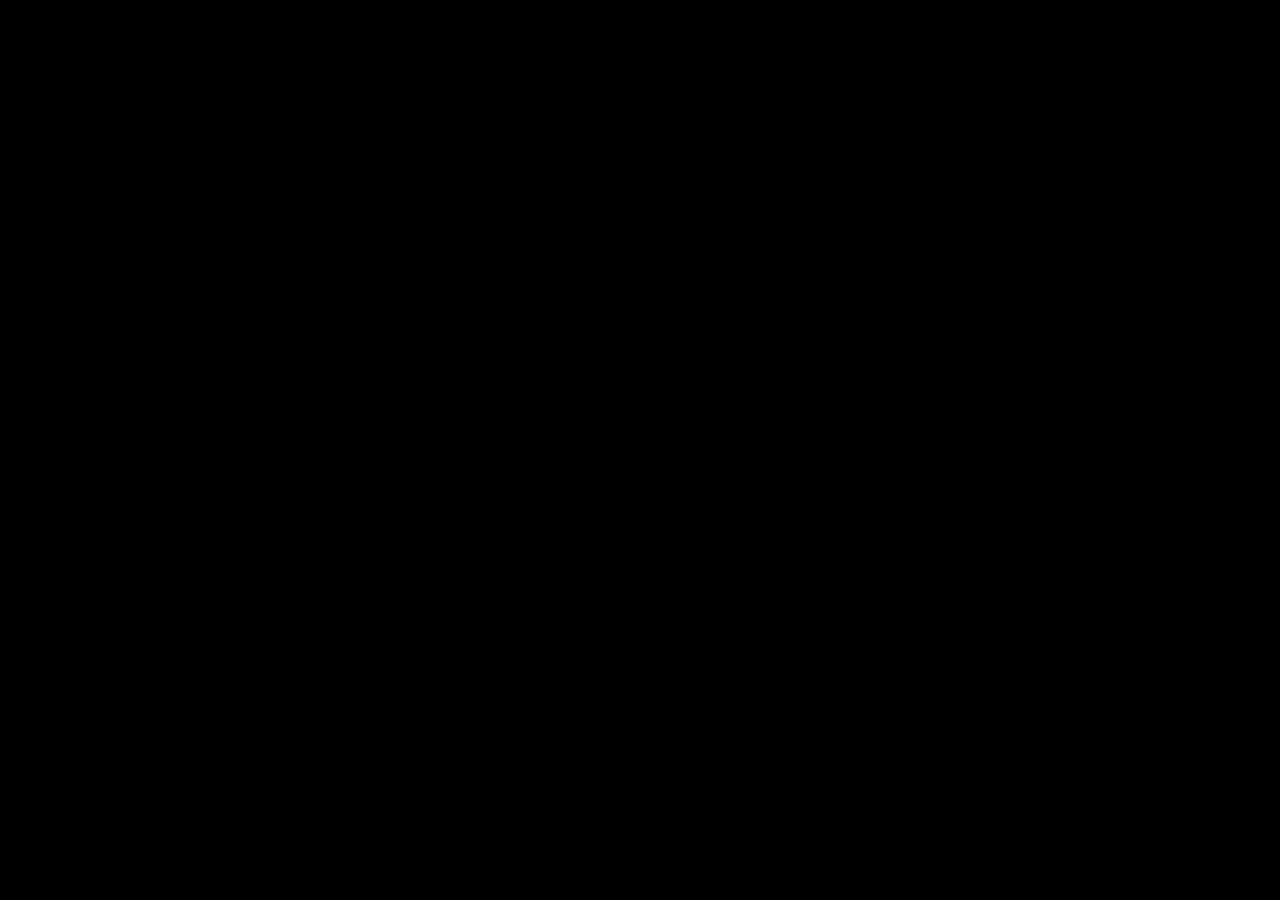
==== index.html @ 38bc0edc "1" ====
<!DOCTYPE html>
<html lang="en">
  <head>
    <meta charset="UTF-8" />
    <meta http-equiv="X-UA-Compatible" content="IE=edge" />
    <meta name="viewport" content="width=device-width, initial-scale=1.0" />
    <!-- <link rel="preconnect" href="https://fonts.googleapis.com" />
    <link rel="preconnect" href="https://fonts.gstatic.com" crossorigin />
    <link href="https://fonts.googleapis.com/css2?family=Inter:wght@400;500;600;700 family=Montserrat&family=Nunito&display=swap" rel="stylesheet"/> -->
    <link rel="stylesheet" href="css/main.css" />
    <title>Home</title>
  </head>
  <body>
    <!-- header start
    =========================================== -->
    <header class="header" id="header">
      <div class="auto__container">
        <div class="header__inner">
          <div class="header__inner-logo">
            <img src="./images/logo.svg" alt="" />
          </div>
          <nav class="nav" id="menu">
            <ul class="nav__inner">
              <li>
                <a href="#">
                
                </a>
              </li>
            </ul>
          </nav>
          <div class="burger" id="menuBtn">
            <span></span>
          </div>
        </div>
      </div>
    </header>
    <!-- header end
    =========================================== -->
    <main>
    <!-- hero start
    =========================================== -->
    <section class="hero" >
      <div class="auto__container">
        <div class="hero__inner">
          
        </div>
      </div>
      
    </section>
    <!-- hero end
    =========================================== -->
    <!-- intro start
    =========================================== -->
    <section class="intro">
      <div class="auto__container">
        <div class="intro__inner">
         
        </div>
      </div>
    </section>
    <!-- intro end
    =========================================== -->
    <!-- footer start
    =========================================== -->
    <footer class="footer">
      <div class="auto__container">

      </div>
    </footer>
    <!-- footer end
    =========================================== -->
    </main>

    <!-- Sprites
    =========================================== -->
    <!-- <svg>
      <use xlink:href="#voice"></use>
    </svg> -->
    <svg style="display: none">
      <symbol id="voice" viewBox="0 0 27 25">
        <g>
          <path
            fill-rule="evenodd"
            clip-rule="evenodd"
            d="M13.2389 0.42627C13.5054 0.42627 13.761 0.532135 13.9495 0.720575C14.1379 0.909016 14.2438 1.1646 14.2438 1.43109V23.5372C14.2438 23.8037 14.1379 24.0592 13.9495 24.2477C13.761 24.4361 13.5054 24.542 13.2389 24.542C12.9725 24.542 12.7169 24.4361 12.5284 24.2477C12.34 24.0592 12.2341 23.8037 12.2341 23.5372V1.43109C12.2341 1.1646 12.34 0.909016 12.5284 0.720575C12.7169 0.532135 12.9725 0.42627 13.2389 0.42627ZM9.21966 4.44555C9.48616 4.44555 9.74174 4.55142 9.93018 4.73986C10.1186 4.9283 10.2245 5.18388 10.2245 5.45038V19.5179C10.2245 19.7844 10.1186 20.04 9.93018 20.2284C9.74174 20.4168 9.48616 20.5227 9.21966 20.5227C8.95317 20.5227 8.69759 20.4168 8.50915 20.2284C8.3207 20.04 8.21484 19.7844 8.21484 19.5179V5.45038C8.21484 5.18388 8.3207 4.9283 8.50915 4.73986C8.69759 4.55142 8.95317 4.44555 9.21966 4.44555ZM17.2582 4.44555C17.5247 4.44555 17.7803 4.55142 17.9687 4.73986C18.1572 4.9283 18.2631 5.18388 18.2631 5.45038V19.5179C18.2631 19.7844 18.1572 20.04 17.9687 20.2284C17.7803 20.4168 17.5247 20.5227 17.2582 20.5227C16.9917 20.5227 16.7362 20.4168 16.5477 20.2284C16.3593 20.04 16.2534 19.7844 16.2534 19.5179V5.45038C16.2534 5.18388 16.3593 4.9283 16.5477 4.73986C16.7362 4.55142 16.9917 4.44555 17.2582 4.44555ZM5.20038 7.46002C5.46687 7.46002 5.72245 7.56588 5.91089 7.75432C6.09933 7.94276 6.2052 8.19834 6.2052 8.46484V16.5034C6.2052 16.7699 6.09933 17.0255 5.91089 17.2139C5.72245 17.4024 5.46687 17.5082 5.20038 17.5082C4.93388 17.5082 4.6783 17.4024 4.48986 17.2139C4.30142 17.0255 4.19555 16.7699 4.19555 16.5034V8.46484C4.19555 8.19834 4.30142 7.94276 4.48986 7.75432C4.6783 7.56588 4.93388 7.46002 5.20038 7.46002ZM21.2775 7.46002C21.544 7.46002 21.7996 7.56588 21.988 7.75432C22.1765 7.94276 22.2823 8.19834 22.2823 8.46484V16.5034C22.2823 16.7699 22.1765 17.0255 21.988 17.2139C21.7996 17.4024 21.544 17.5082 21.2775 17.5082C21.011 17.5082 20.7554 17.4024 20.567 17.2139C20.3786 17.0255 20.2727 16.7699 20.2727 16.5034V8.46484C20.2727 8.19834 20.3786 7.94276 20.567 7.75432C20.7554 7.56588 21.011 7.46002 21.2775 7.46002ZM1.18109 9.46966C1.44759 9.46966 1.70317 9.57553 1.89161 9.76397C2.08005 9.95241 2.18591 10.208 2.18591 10.4745V14.4938C2.18591 14.7603 2.08005 15.0158 1.89161 15.2043C1.70317 15.3927 1.44759 15.4986 1.18109 15.4986C0.914596 15.4986 0.659016 15.3927 0.470575 15.2043C0.282135 15.0158 0.17627 14.7603 0.17627 14.4938V10.4745C0.17627 10.208 0.282135 9.95241 0.470575 9.76397C0.659016 9.57553 0.914596 9.46966 1.18109 9.46966ZM25.2968 9.46966C25.5633 9.46966 25.8189 9.57553 26.0073 9.76397C26.1958 9.95241 26.3016 10.208 26.3016 10.4745V14.4938C26.3016 14.7603 26.1958 15.0158 26.0073 15.2043C25.8189 15.3927 25.5633 15.4986 25.2968 15.4986C25.0303 15.4986 24.7747 15.3927 24.5863 15.2043C24.3978 15.0158 24.292 14.7603 24.292 14.4938V10.4745C24.292 10.208 24.3978 9.95241 24.5863 9.76397C24.7747 9.57553 25.0303 9.46966 25.2968 9.46966Z"
          />
        </g>
      </symbol>
    </svg>
    <!-- js
    =========================================== -->
    <script src="./js/main.js"></script>
    
  </body>
</html>
---- css/main.css ----
@import "./fonts/stylesheet.css";
html, body {
  scroll-behavior: smooth;
}

*,
*::before,
*::after {
  margin: 0;
  padding: 0;
  border: none;
  outline: none;
  -webkit-box-sizing: border-box;
          box-sizing: border-box;
}

button {
  outline: none;
}

button:focus {
  outline: none;
}

input::-webkit-outer-spin-button,
input::-webkit-inner-spin-button {
  -webkit-appearance: none;
  margin: 0;
}

/* width */
::-webkit-scrollbar {
  width: 8px;
}

/* Track */
::-webkit-scrollbar-track {
  background: #fff;
}

/* Handle */
::-webkit-scrollbar-thumb {
  background: rgba(0, 0, 0, 0.2);
  border-radius: 10px;
}

/* Handle on hover */
::-webkit-scrollbar-thumb:hover {
  background: rgba(0, 0, 0, 0.3);
}

/*** 
====================================================================
Global Settings
====================================================================
   ***/
body {
  font-family: "Inter", sans-serif;
  font-size: 21px;
  color: #fff;
  line-height: 40px;
  font-weight: 400;
  background: #000;
}

a {
  text-decoration: none;
  opacity: 1;
  color: #fff;
  -webkit-transition: 0.3s ease;
  transition: 0.3s ease;
  cursor: pointer;
}
a:hover {
  opacity: 0.88;
}

ul li {
  list-style: none;
}

.auto__container {
  position: relative;
  max-width: 1250px;
  margin: 0 auto;
  padding: 0 40px;
}

h1 {
  font-weight: 700;
  font-size: 70px;
  line-height: 85px;
}

main {
  overflow: hidden;
}

.button {
  display: -webkit-box;
  display: -ms-flexbox;
  display: flex;
  -webkit-box-pack: center;
      -ms-flex-pack: center;
          justify-content: center;
  -webkit-box-align: center;
      -ms-flex-align: center;
          align-items: center;
}

.header {
  position: absolute;
  top: 0;
  left: 0;
  width: 100%;
  z-index: 10;
}
.header.sticky {
  position: fixed;
  top: 0;
  left: 0;
  width: 100%;
  -webkit-animation-name: sticky;
          animation-name: sticky;
  -webkit-animation-duration: 0.4s;
          animation-duration: 0.4s;
}
.header__inner {
  padding: 30px 0;
  display: -webkit-box;
  display: -ms-flexbox;
  display: flex;
  -webkit-box-pack: justify;
      -ms-flex-pack: justify;
          justify-content: space-between;
  -webkit-box-align: center;
      -ms-flex-align: center;
          align-items: center;
}
.header__inner-logo {
  display: -webkit-box;
  display: -ms-flexbox;
  display: flex;
  -webkit-box-pack: center;
      -ms-flex-pack: center;
          justify-content: center;
  -webkit-box-align: center;
      -ms-flex-align: center;
          align-items: center;
  width: 320px;
}
.header__inner-logo img {
  width: 100%;
}

@-webkit-keyframes sticky {
  0% {
    top: -60px;
    opacity: 0;
  }
  100% {
    top: 0;
    opacity: 1;
  }
}

@keyframes sticky {
  0% {
    top: -60px;
    opacity: 0;
  }
  100% {
    top: 0;
    opacity: 1;
  }
}
.nav__inner {
  display: -webkit-box;
  display: -ms-flexbox;
  display: flex;
  -webkit-box-align: center;
      -ms-flex-align: center;
          align-items: center;
}
.nav .burger {
  display: none;
}

@media (max-width: 1024px) {
  ::-webkit-scrollbar {
    display: none;
  }
}
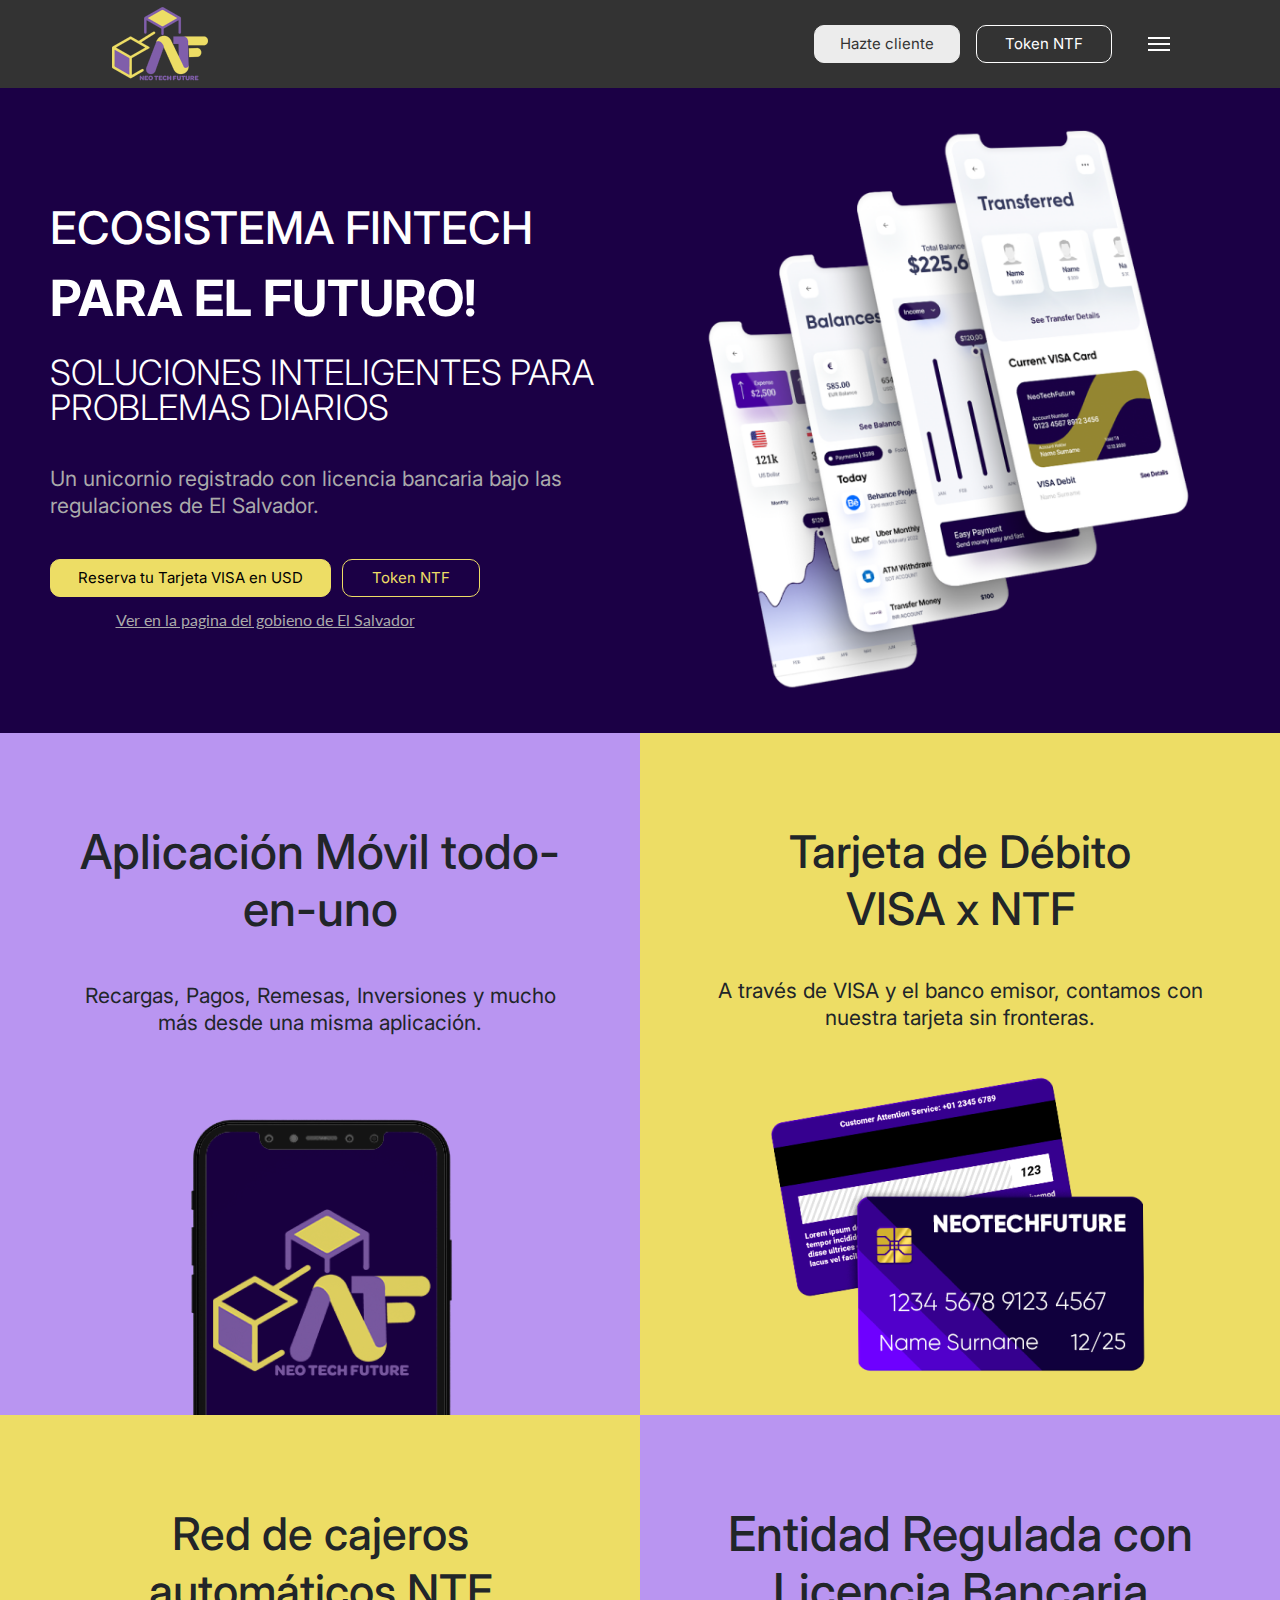
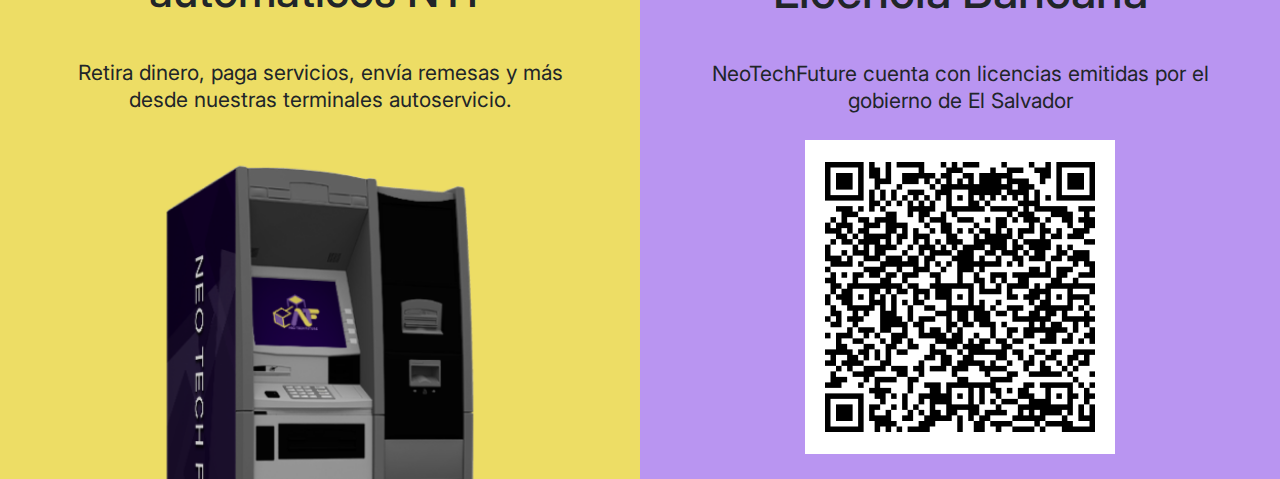
==== commit 7518d54b: "awdaw" ====
--- a/index.html
+++ b/index.html
@@ -4,9 +4,12 @@
     <meta charset="UTF-8" />
     <meta http-equiv="X-UA-Compatible" content="IE=edge" />
     <meta name="viewport" content="width=device-width, initial-scale=1.0" />
-    <!-- <link rel="preconnect" href="https://fonts.googleapis.com" />
+    <link rel="preconnect" href="https://fonts.googleapis.com" />
     <link rel="preconnect" href="https://fonts.gstatic.com" crossorigin />
-    <link href="https://fonts.googleapis.com/css2?family=Inter:wght@400;500;600;700 family=Montserrat&family=Nunito&display=swap" rel="stylesheet"/> -->
+    <link
+      href="https://fonts.googleapis.com/css2?family=Inter:wght@300;400;500;600;700;800;900&family=Lato&display=swap"
+      rel="stylesheet"
+    />
     <link rel="stylesheet" href="css/main.css" />
     <title>Home</title>
   </head>
@@ -17,19 +20,27 @@
       <div class="auto__container">
         <div class="header__inner">
           <div class="header__inner-logo">
-            <img src="./images/logo.svg" alt="" />
+            <img src="./images/logo.png" alt="" />
           </div>
           <nav class="nav" id="menu">
             <ul class="nav__inner">
               <li>
-                <a href="#">
-                
-                </a>
+                <a href="#"> Home </a>
+              </li>
+              <li>
+                <a href="#"> About </a>
+              </li>
+              <li>
+                <a href="#"> Contact </a>
               </li>
             </ul>
           </nav>
-          <div class="burger" id="menuBtn">
-            <span></span>
+          <div class="header__inner-buttons">
+            <a href="#" class="button primary"> Hazte cliente </a>
+            <a href="#" class="button secondary"> Token NTF </a>
+            <div class="burger" id="menuBtn">
+              <span></span>
+            </div>
           </div>
         </div>
       </div>
@@ -37,37 +48,109 @@
     <!-- header end
     =========================================== -->
     <main>
-    <!-- hero start
+      <!-- hero start
     =========================================== -->
-    <section class="hero" >
-      <div class="auto__container">
-        <div class="hero__inner">
-          
+      <section class="hero">
+        <div class="auto__container">
+          <div class="hero__inner">
+            <div class="hero__inner-content">
+              <h1>
+                ECOSISTEMA FINTECH <br />
+                <strong> PARA EL FUTURO! </strong>
+              </h1>
+              <h4>SOLUCIONES INTELIGENTES PARA PROBLEMAS DIARIOS</h4>
+              <p>
+                Un unicornio registrado con licencia bancaria bajo las
+                regulaciones de El Salvador.
+              </p>
+              <div class="button__row">
+                <a href="#" class="button primary">
+                  Reserva tu Tarjeta VISA en USD
+                </a>
+                <a href="#" class="button secondary"> Token NTF </a>
+                <a href="#" class="hero__inner-content-link">
+                  Ver en la pagina del gobieno de El Salvador
+                </a>
+              </div>
+            </div>
+            <div class="hero__inner-image">
+              <img src="./images/hero.png" alt="" />
+            </div>
+          </div>
         </div>
-      </div>
-      
-    </section>
-    <!-- hero end
+      </section>
+      <!-- hero end
+    =========================================== -->
+      <!-- intro start
+    =========================================== -->
+      <section class="intro">
+          <div class="intro__dark">
+            <div class="intro__dark-inner">
+              <h3>
+                Aplicación Móvil todo-en-uno
+              </h3>
+              <p>
+                Recargas, Pagos, Remesas, Inversiones y mucho más desde una misma aplicación.
+              </p>
+              <div class="intro__image">
+                <img src="./images/intro-1.png" alt="">
+              </div>
+            </div>
+          </div>
+          <div class="intro__light">
+            <div class="intro__light-inner">
+              <h3 class="sm">
+                Tarjeta de Débito <br> VISA x NTF
+              </h3>
+              <p>
+                A través de VISA y el banco emisor, contamos con nuestra tarjeta sin fronteras.
+              </p>
+              <div class="intro__image">
+                <img src="./images/intro-2.png" alt="">
+              </div>
+            </div>
+          </div>
+      </section>
+      <!-- intro end
     =========================================== -->
     <!-- intro start
     =========================================== -->
-    <section class="intro">
-      <div class="auto__container">
-        <div class="intro__inner">
-         
+    <section class="intro second">
+      <div class="intro__light">
+        <div class="intro__light-inner">
+          <h3 class="sm">
+            Red de cajeros <br> automáticos NTF
+          </h3>
+          <p>
+            Retira dinero, paga servicios, envía remesas y más desde nuestras terminales autoservicio.
+          </p>
+          <div class="intro__image">
+            <img src="./images/intro-3.png" alt="">
+          </div>
         </div>
       </div>
-    </section>
-    <!-- intro end
+      <div class="intro__dark">
+        <div class="intro__dark-inner">
+          <h3>
+            Entidad Regulada con Licencia Bancaria
+          </h3>
+          <p>
+            NeoTechFuture cuenta con licencias emitidas por el gobierno de El Salvador
+          </p>
+          <div class="intro__image">
+            <img src="./images/intro-4.png" alt="">
+          </div>
+        </div>
+      </div>
+  </section>
+  <!-- intro end
+=========================================== -->
+      <!-- footer start
     =========================================== -->
-    <!-- footer start
-    =========================================== -->
-    <footer class="footer">
-      <div class="auto__container">
-
-      </div>
-    </footer>
-    <!-- footer end
+      <footer class="footer">
+        <div class="auto__container"></div>
+      </footer>
+      <!-- footer end
     =========================================== -->
     </main>
 
@@ -90,6 +173,5 @@
     <!-- js
     =========================================== -->
     <script src="./js/main.js"></script>
-    
   </body>
 </html>
--- a/css/main.css
+++ b/css/main.css
@@ -1,4 +1,3 @@
-@import "./fonts/stylesheet.css";
 html, body {
   scroll-behavior: smooth;
 }
@@ -57,10 +56,10 @@
 body {
   font-family: "Inter", sans-serif;
   font-size: 21px;
-  color: #fff;
-  line-height: 40px;
+  color: #000;
+  line-height: 27px;
   font-weight: 400;
-  background: #000;
+  background: #fff;
 }
 
 a {
@@ -81,19 +80,49 @@
 
 .auto__container {
   position: relative;
-  max-width: 1250px;
+  max-width: 1260px;
   margin: 0 auto;
   padding: 0 40px;
 }
 
 h1 {
+  font-weight: 500;
+  font-size: 45px;
+  line-height: 70px;
+}
+h1 strong {
   font-weight: 700;
-  font-size: 70px;
-  line-height: 85px;
+  font-size: 50px;
+}
+
+h2 {
+  font-weight: 300;
+  font-size: 45px;
+  line-height: 70px;
+}
+h2 strong {
+  font-weight: 900;
+  font-size: 60px;
+}
+
+h3 {
+  font-weight: 500;
+  font-size: 48px;
+  line-height: 57px;
+}
+h3.sm {
+  font-size: 45px;
+}
+
+h4 {
+  font-weight: 300;
+  font-size: 35px;
+  line-height: 35px;
 }
 
 main {
   overflow: hidden;
+  margin-top: 88px;
 }
 
 .button {
@@ -106,6 +135,22 @@
   -webkit-box-align: center;
       -ms-flex-align: center;
           align-items: center;
+  border-radius: 10px;
+  font-size: 15px;
+  line-height: 18px;
+  font-weight: 400;
+}
+.button.primary {
+  padding: 9px 25px;
+  background-color: #ECECEC;
+  color: #333;
+  border: 1px solid #ECECEC;
+}
+.button.secondary {
+  padding: 9px 28px;
+  background-color: transparent;
+  color: #fff;
+  border: 1px solid #fff;
 }
 
 .header {
@@ -114,6 +159,10 @@
   left: 0;
   width: 100%;
   z-index: 10;
+  background-color: #333;
+}
+.header .auto__container {
+  max-width: 1140px;
 }
 .header.sticky {
   position: fixed;
@@ -126,7 +175,7 @@
           animation-duration: 0.4s;
 }
 .header__inner {
-  padding: 30px 0;
+  padding: 2px 0;
   display: -webkit-box;
   display: -ms-flexbox;
   display: flex;
@@ -147,10 +196,24 @@
   -webkit-box-align: center;
       -ms-flex-align: center;
           align-items: center;
-  width: 320px;
+  width: 100px;
 }
 .header__inner-logo img {
   width: 100%;
+}
+.header__inner-buttons {
+  display: -webkit-box;
+  display: -ms-flexbox;
+  display: flex;
+  -webkit-box-align: center;
+      -ms-flex-align: center;
+          align-items: center;
+}
+.header__inner-buttons .button {
+  margin-right: 16px;
+}
+.header__inner-buttons .button:last-of-type {
+  margin-right: 36px;
 }
 
 @-webkit-keyframes sticky {
@@ -174,16 +237,325 @@
     opacity: 1;
   }
 }
+.nav {
+  position: fixed;
+  top: 88px;
+  left: 0;
+  width: 100%;
+  height: calc(100% - 88px);
+  z-index: 9;
+  background: rgba(0, 0, 0, 0.2);
+  -webkit-transform: translateX(100%);
+          transform: translateX(100%);
+  -webkit-transition: all 0.2s ease-in-out 0s;
+  transition: all 0.2s ease-in-out 0s;
+  -moz-transition: all 0.2s ease-in-out 0s;
+}
+.nav.active {
+  transform: translate(0, 0);
+  -moz-ransform: translate(0, 0);
+  -o-transform: translate(0, 0);
+  -ms-transform: translate(0, 0);
+  -webkit-transform: translate(0, 0);
+}
 .nav__inner {
   display: -webkit-box;
   display: -ms-flexbox;
   display: flex;
-  -webkit-box-align: center;
-      -ms-flex-align: center;
-          align-items: center;
-}
-.nav .burger {
-  display: none;
+  -webkit-box-orient: vertical;
+  -webkit-box-direction: normal;
+      -ms-flex-direction: column;
+          flex-direction: column;
+  position: absolute;
+  -webkit-box-pack: unset;
+      -ms-flex-pack: unset;
+          justify-content: unset;
+  -webkit-box-align: center;
+      -ms-flex-align: center;
+          align-items: center;
+  -webkit-box-sizing: border-box;
+          box-sizing: border-box;
+  top: 0;
+  right: 0;
+  width: 320px;
+  z-index: 1;
+  padding: 50px 20px 20px 20px;
+  height: 100%;
+  overflow-y: auto;
+  background: #333;
+}
+.nav__inner li {
+  display: -webkit-box;
+  display: -ms-flexbox;
+  display: flex;
+  -webkit-box-pack: center;
+      -ms-flex-pack: center;
+          justify-content: center;
+  -webkit-box-align: center;
+      -ms-flex-align: center;
+          align-items: center;
+  margin-bottom: 5px;
+}
+.nav__inner li a {
+  padding: 10px 15px;
+}
+
+.burger {
+  display: block;
+  cursor: pointer;
+  -webkit-transition: all 0.2s ease-in-out 0s;
+  transition: all 0.2s ease-in-out 0s;
+  -moz-transition: all 0.2s ease-in-out 0s;
+  position: relative;
+  width: 22px;
+  height: 22px;
+}
+.burger:hover {
+  opacity: 0.8;
+}
+.burger::before {
+  top: 20%;
+  width: 100%;
+  height: 2px;
+  background-color: #fff;
+  -webkit-transition: all 0.3s ease;
+  transition: all 0.3s ease;
+  content: "";
+  position: absolute;
+  left: 50%;
+  transform: translateX(-50%);
+  -moz-ransform: translateX(-50%);
+  -o-transform: translateX(-50%);
+  -ms-transform: translateX(-50%);
+  -webkit-transform: translateX(-50%);
+}
+.burger span {
+  top: 50%;
+  width: 100%;
+  height: 2px;
+  background-color: #fff;
+  -webkit-transition: all 0.3s ease;
+  transition: all 0.3s ease;
+  position: absolute;
+  left: 50%;
+  transform: translate(-50%, -50%);
+  -moz-ransform: translate(-50%, -50%);
+  -o-transform: translate(-50%, -50%);
+  -ms-transform: translate(-50%, -50%);
+  -webkit-transform: translate(-50%, -50%);
+  -webkit-transition: all 0.2s ease-in-out 0s;
+  transition: all 0.2s ease-in-out 0s;
+  -moz-transition: all 0.2s ease-in-out 0s;
+}
+.burger::after {
+  bottom: 20%;
+  width: 100%;
+  height: 2px;
+  background-color: #fff;
+  -webkit-transition: all 0.3s ease;
+  transition: all 0.3s ease;
+  content: "";
+  position: absolute;
+  left: 50%;
+  transform: translateX(-50%);
+  -moz-ransform: translateX(-50%);
+  -o-transform: translateX(-50%);
+  -ms-transform: translateX(-50%);
+  -webkit-transform: translateX(-50%);
+}
+.burger.active::before {
+  top: 50%;
+  -webkit-transform: translate(-50%, -50%) rotate(45deg);
+  transform: translate(-50%, -50%) rotate(45deg);
+}
+.burger.active span {
+  opacity: 0;
+}
+.burger.active::after {
+  bottom: 50%;
+  -webkit-transform: translate(-50%, 50%) rotate(-45deg);
+  transform: translate(-50%, 50%) rotate(-45deg);
+}
+
+body.active {
+  overflow: hidden;
+}
+
+.hero {
+  background: #1B0045;
+  padding: 40px 0;
+}
+.hero__inner {
+  display: -webkit-box;
+  display: -ms-flexbox;
+  display: flex;
+  -webkit-box-pack: justify;
+      -ms-flex-pack: justify;
+          justify-content: space-between;
+  -webkit-box-align: center;
+      -ms-flex-align: center;
+          align-items: center;
+  color: #fff;
+}
+.hero__inner-content {
+  width: calc(50% - 25px);
+}
+.hero__inner-content > p {
+  color: #AAAAAA;
+  margin-bottom: 40px;
+}
+.hero__inner-content-link {
+  font-family: "Lato", sans-serif;
+  font-size: 16px;
+  line-height: 19px;
+  width: 100%;
+  text-align: center;
+  text-decoration: underline;
+  color: #AAAAAA;
+}
+.hero__inner-image {
+  width: calc(50% - 25px);
+  display: -webkit-box;
+  display: -ms-flexbox;
+  display: flex;
+  -webkit-box-pack: center;
+      -ms-flex-pack: center;
+          justify-content: center;
+  -webkit-box-align: center;
+      -ms-flex-align: center;
+          align-items: center;
+}
+.hero__inner-image img {
+  width: 100%;
+}
+.hero__inner h1 {
+  color: #fff;
+  margin-bottom: 20px;
+}
+.hero__inner h4 {
+  margin-bottom: 40px;
+}
+.hero__inner .button {
+  margin: 0 11px 13px 0;
+}
+.hero__inner .button.primary {
+  background-color: #EDDD65;
+  border-color: #EDDD65;
+  color: #000;
+  width: calc(68% - 11px);
+}
+.hero__inner .button.secondary {
+  border-color: #EDDD65;
+  color: #EDDD65;
+  width: 32%;
+  margin-right: 0;
+}
+.hero__inner .button__row {
+  display: -webkit-box;
+  display: -ms-flexbox;
+  display: flex;
+  -webkit-box-align: center;
+      -ms-flex-align: center;
+          align-items: center;
+  -webkit-box-pack: center;
+      -ms-flex-pack: center;
+          justify-content: center;
+  -ms-flex-wrap: wrap;
+      flex-wrap: wrap;
+  max-width: 430px;
+}
+
+.intro {
+  display: -webkit-box;
+  display: -ms-flexbox;
+  display: flex;
+  color: #212529;
+  text-align: center;
+}
+.intro.second .intro__dark {
+  padding-bottom: 25px;
+}
+.intro.second .intro__dark .intro__image {
+  max-width: 310px;
+  width: 70%;
+}
+.intro.second .intro__light {
+  padding-bottom: 0;
+}
+.intro.second .intro__light .intro__image {
+  max-width: 320px;
+  width: 70%;
+}
+.intro__dark {
+  width: 50%;
+  background-color: #B995F1;
+  padding: 90px 30px 0;
+}
+.intro__dark-inner {
+  max-width: 500px;
+  margin: 0 auto;
+  display: -webkit-box;
+  display: -ms-flexbox;
+  display: flex;
+  -webkit-box-orient: vertical;
+  -webkit-box-direction: normal;
+      -ms-flex-direction: column;
+          flex-direction: column;
+  -webkit-box-align: center;
+      -ms-flex-align: center;
+          align-items: center;
+  -webkit-box-pack: justify;
+      -ms-flex-pack: justify;
+          justify-content: space-between;
+  height: 100%;
+}
+.intro__light {
+  width: 50%;
+  background-color: #EDDD65;
+  padding: 90px 30px 25px;
+}
+.intro__light-inner {
+  max-width: 500px;
+  margin: 0 auto;
+  display: -webkit-box;
+  display: -ms-flexbox;
+  display: flex;
+  -webkit-box-orient: vertical;
+  -webkit-box-direction: normal;
+      -ms-flex-direction: column;
+          flex-direction: column;
+  -webkit-box-align: center;
+      -ms-flex-align: center;
+          align-items: center;
+  -webkit-box-pack: justify;
+      -ms-flex-pack: justify;
+          justify-content: space-between;
+  height: 100%;
+}
+.intro__light .intro__image {
+  max-width: 394px;
+}
+.intro__image {
+  display: -webkit-box;
+  display: -ms-flexbox;
+  display: flex;
+  -webkit-box-pack: center;
+      -ms-flex-pack: center;
+          justify-content: center;
+  -webkit-box-align: end;
+      -ms-flex-align: end;
+          align-items: flex-end;
+  max-width: 350px;
+  width: 80%;
+}
+.intro__image img {
+  width: 100%;
+}
+.intro h3 {
+  margin-bottom: 40px;
+}
+.intro p {
+  margin-bottom: 25px;
 }
 
 @media (max-width: 1024px) {
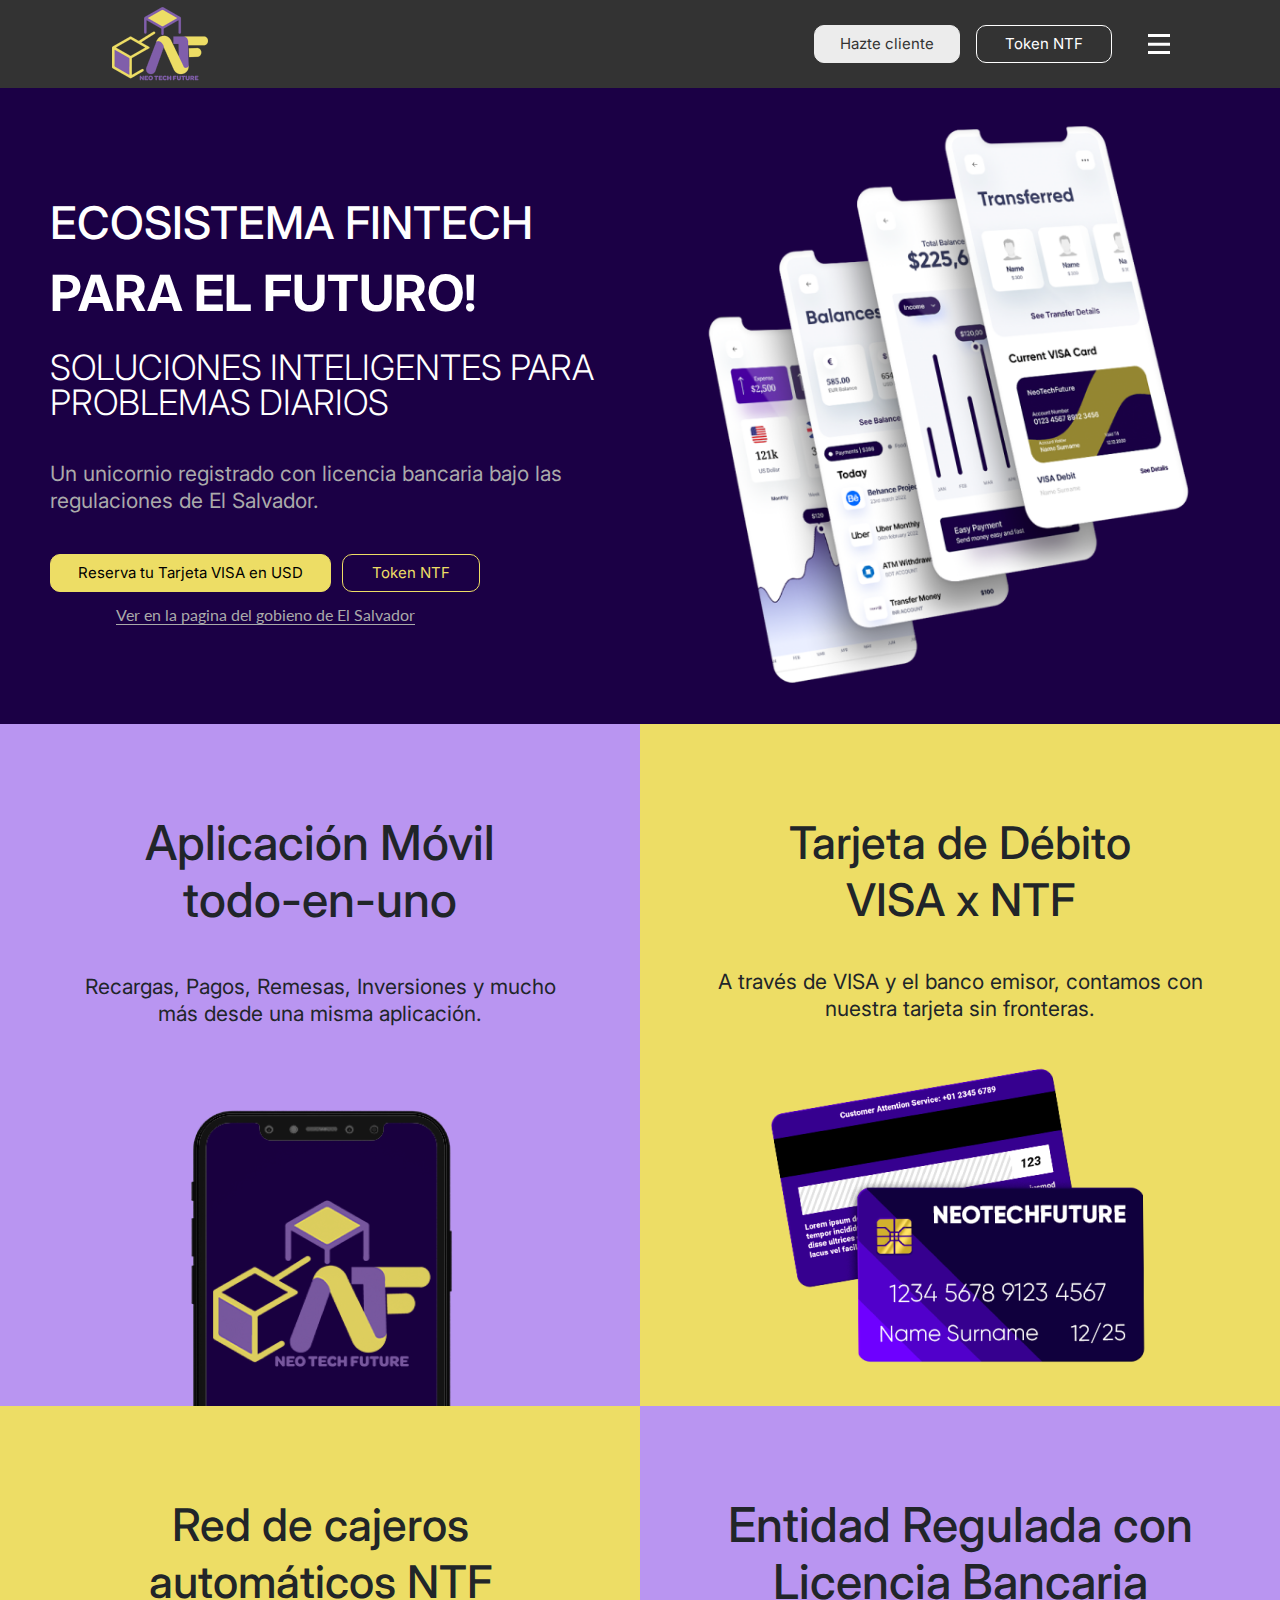
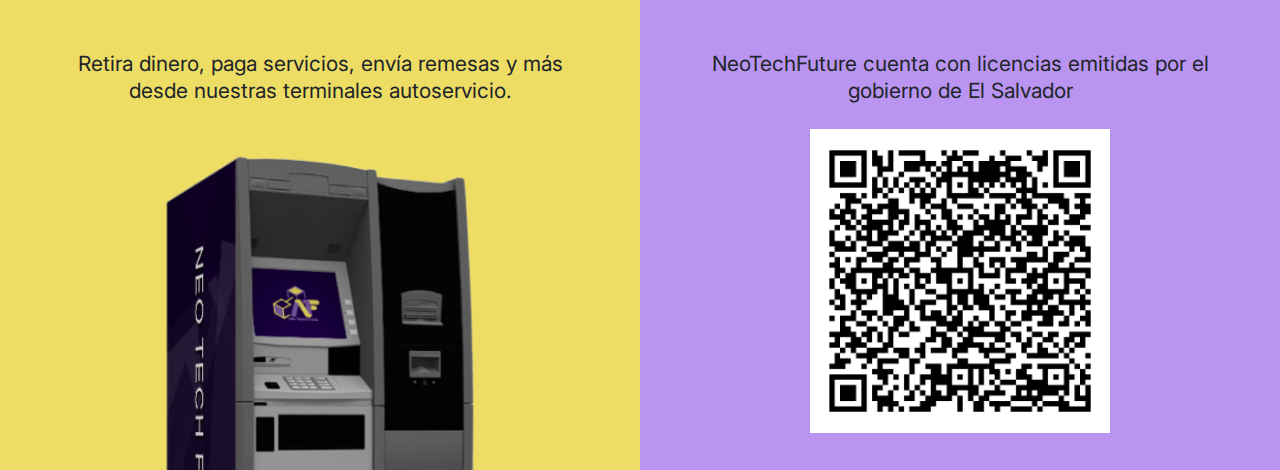
==== commit 1a0aafdf: "awda" ====
--- a/index.html
+++ b/index.html
@@ -33,6 +33,10 @@
               <li>
                 <a href="#"> Contact </a>
               </li>
+              <div class="header__inner-buttons">
+                <a href="#" class="button primary"> Hazte cliente </a>
+                <a href="#" class="button secondary"> Token NTF </a>
+              </div>
             </ul>
           </nav>
           <div class="header__inner-buttons">
@@ -59,6 +63,9 @@
                 <strong> PARA EL FUTURO! </strong>
               </h1>
               <h4>SOLUCIONES INTELIGENTES PARA PROBLEMAS DIARIOS</h4>
+              <div class="hero__inner-image">
+                <img src="./images/hero.png" alt="" />
+              </div>
               <p>
                 Un unicornio registrado con licencia bancaria bajo las
                 regulaciones de El Salvador.
@@ -73,9 +80,7 @@
                 </a>
               </div>
             </div>
-            <div class="hero__inner-image">
-              <img src="./images/hero.png" alt="" />
-            </div>
+      
           </div>
         </div>
       </section>
@@ -87,7 +92,7 @@
           <div class="intro__dark">
             <div class="intro__dark-inner">
               <h3>
-                Aplicación Móvil todo-en-uno
+                Aplicación Móvil <br> todo-en-uno
               </h3>
               <p>
                 Recargas, Pagos, Remesas, Inversiones y mucho más desde una misma aplicación.
@@ -140,6 +145,9 @@
           <div class="intro__image">
             <img src="./images/intro-4.png" alt="">
           </div>
+          <p class="qr">
+            Presiona el QR para ir a la pagina del gobierno
+          </p>
         </div>
       </div>
   </section>
--- a/css/main.css
+++ b/css/main.css
@@ -284,6 +284,9 @@
   overflow-y: auto;
   background: #333;
 }
+.nav__inner .header__inner-buttons {
+  display: none;
+}
 .nav__inner li {
   display: -webkit-box;
   display: -ms-flexbox;
@@ -308,15 +311,15 @@
   -moz-transition: all 0.2s ease-in-out 0s;
   position: relative;
   width: 22px;
-  height: 22px;
+  height: 24px;
 }
 .burger:hover {
   opacity: 0.8;
 }
 .burger::before {
-  top: 20%;
+  top: 10%;
   width: 100%;
-  height: 2px;
+  height: 2.5px;
   background-color: #fff;
   -webkit-transition: all 0.3s ease;
   transition: all 0.3s ease;
@@ -332,7 +335,7 @@
 .burger span {
   top: 50%;
   width: 100%;
-  height: 2px;
+  height: 2.5px;
   background-color: #fff;
   -webkit-transition: all 0.3s ease;
   transition: all 0.3s ease;
@@ -348,9 +351,9 @@
   -moz-transition: all 0.2s ease-in-out 0s;
 }
 .burger::after {
-  bottom: 20%;
+  bottom: 10%;
   width: 100%;
-  height: 2px;
+  height: 2.5px;
   background-color: #fff;
   -webkit-transition: all 0.3s ease;
   transition: all 0.3s ease;
@@ -383,7 +386,7 @@
 
 .hero {
   background: #1B0045;
-  padding: 40px 0;
+  padding: 100px 0;
 }
 .hero__inner {
   display: -webkit-box;
@@ -396,6 +399,7 @@
       -ms-flex-align: center;
           align-items: center;
   color: #fff;
+  position: relative;
 }
 .hero__inner-content {
   width: calc(50% - 25px);
@@ -408,12 +412,23 @@
   font-family: "Lato", sans-serif;
   font-size: 16px;
   line-height: 19px;
+  text-align: center;
+  color: #AAAAAA;
+  position: relative;
+}
+.hero__inner-content-link::before {
+  position: absolute;
+  content: "";
+  top: 100%;
+  left: 0;
   width: 100%;
-  text-align: center;
-  text-decoration: underline;
-  color: #AAAAAA;
+  height: 1px;
+  background-color: #AAAAAA;
 }
 .hero__inner-image {
+  position: absolute;
+  top: 50%;
+  right: 0;
   width: calc(50% - 25px);
   display: -webkit-box;
   display: -ms-flexbox;
@@ -424,6 +439,8 @@
   -webkit-box-align: center;
       -ms-flex-align: center;
           align-items: center;
+  -webkit-transform: translateY(-50%);
+          transform: translateY(-50%);
 }
 .hero__inner-image img {
   width: 100%;
@@ -475,16 +492,26 @@
 .intro.second .intro__dark {
   padding-bottom: 25px;
 }
+.intro.second .intro__dark-inner {
+  -webkit-box-pack: unset;
+      -ms-flex-pack: unset;
+          justify-content: unset;
+}
 .intro.second .intro__dark .intro__image {
   max-width: 310px;
-  width: 70%;
+  width: 60%;
 }
 .intro.second .intro__light {
   padding-bottom: 0;
 }
+.intro.second .intro__light-inner {
+  -webkit-box-pack: justify;
+      -ms-flex-pack: justify;
+          justify-content: space-between;
+}
 .intro.second .intro__light .intro__image {
   max-width: 320px;
-  width: 70%;
+  width: 65%;
 }
 .intro__dark {
   width: 50%;
@@ -527,9 +554,6 @@
   -webkit-box-align: center;
       -ms-flex-align: center;
           align-items: center;
-  -webkit-box-pack: justify;
-      -ms-flex-pack: justify;
-          justify-content: space-between;
   height: 100%;
 }
 .intro__light .intro__image {
@@ -557,9 +581,497 @@
 .intro p {
   margin-bottom: 25px;
 }
-
+.intro p.qr {
+  display: none;
+}
+
+@media (max-width: 1180px) {
+  .auto__container {
+    padding: 0 30px;
+  }
+  h1 {
+    font-size: 40px;
+    line-height: 65px;
+  }
+  h1 strong {
+    font-size: 45px;
+  }
+  h2 {
+    font-size: 40px;
+    line-height: 65px;
+  }
+  h2 strong {
+    font-size: 55px;
+  }
+  h3 {
+    font-size: 43px;
+    line-height: 53px;
+  }
+  h3.sm {
+    font-size: 40px;
+  }
+  h4 {
+    font-size: 30px;
+    line-height: 30px;
+  }
+  .hero {
+    padding: 8% 0;
+  }
+}
 @media (max-width: 1024px) {
   ::-webkit-scrollbar {
     display: none;
   }
+  h1 {
+    font-size: 35px;
+    line-height: 50px;
+  }
+  h1 strong {
+    font-size: 40px;
+  }
+  h2 {
+    font-size: 35px;
+    line-height: 60px;
+  }
+  h2 strong {
+    font-size: 50px;
+  }
+  h3 {
+    font-size: 38px;
+    line-height: 45px;
+  }
+  h3.sm {
+    font-size: 35px;
+  }
+  h4 {
+    font-size: 25px;
+    line-height: 25px;
+  }
+  p {
+    font-size: 18px;
+    line-height: 23px;
+  }
+  .hero {
+    padding: 10% 0;
+  }
+  .hero__inner-content {
+    width: calc(55% - 12px);
+  }
+  .hero__inner-content-link {
+    font-size: 14px;
+    line-height: 16px;
+  }
+  .hero__inner-image {
+    width: calc(45% - 12px);
+  }
+  .hero__inner-image img {
+    width: 116%;
+  }
+  .hero__inner .button__row {
+    max-width: 370px;
+  }
+  .hero__inner h1 {
+    margin-bottom: 15px;
+  }
+  .hero__inner h4 {
+    margin-bottom: 25px;
+  }
+  .hero__inner p {
+    margin-bottom: 25px;
+  }
+  .hero__inner .button {
+    font-size: 13px;
+    line-height: 15px;
+    margin-bottom: 10px;
+  }
+  .hero__inner .button.primary {
+    padding: 9px 18px;
+  }
+  .hero__inner .button.secondary {
+    padding: 9px 22px;
+  }
+  .header__inner-buttons .button {
+    margin-right: 10px;
+    font-size: 13px;
+    line-height: 15px;
+  }
+  .header__inner-buttons .button.primary {
+    padding: 9px 20px;
+  }
+  .header__inner-buttons .button.secondary {
+    padding: 9px 22px;
+  }
+  .header__inner-buttons .button:last-of-type {
+    margin-right: 20px;
+  }
+}
+@media (max-width: 930px) {
+  h1 {
+    font-size: 30px;
+    line-height: 43px;
+  }
+  h1 strong {
+    font-size: 35px;
+  }
+  h2 {
+    font-size: 30px;
+    line-height: 50px;
+  }
+  h2 strong {
+    font-size: 40px;
+  }
+  h3 {
+    font-size: 30px;
+    line-height: 40px;
+  }
+  h3.sm {
+    font-size: 28px;
+  }
+  h4 {
+    font-size: 22px;
+    line-height: 22px;
+  }
+  p {
+    font-size: 16px;
+    line-height: 20px;
+  }
+  .intro.second .intro__dark {
+    padding-bottom: 15px;
+  }
+  .intro__dark {
+    padding: 70px 30px 0;
+  }
+  .intro__light {
+    padding: 70px 30px 15px;
+  }
+  .intro h3 {
+    margin-bottom: 25px;
+  }
+  .intro p {
+    margin-bottom: 15px;
+  }
+}
+@media (max-width: 750px) {
+  h1 {
+    font-size: 25px;
+    line-height: 34px;
+  }
+  h1 strong {
+    font-size: 30px;
+  }
+  h2 {
+    font-size: 25px;
+    line-height: 40px;
+  }
+  h2 strong {
+    font-size: 30px;
+  }
+  h3 {
+    font-size: 25px;
+    line-height: 34px;
+  }
+  h3.sm {
+    font-size: 23px;
+  }
+  h4 {
+    font-size: 18px;
+    line-height: 18px;
+  }
+  p {
+    font-size: 14px;
+    line-height: 17px;
+  }
+  .hero__inner-content-link {
+    font-size: 12px;
+    line-height: 14px;
+  }
+  .hero__inner .button__row {
+    max-width: 295px;
+  }
+  .hero__inner h1 {
+    margin-bottom: 10px;
+  }
+  .hero__inner h4 {
+    margin-bottom: 15px;
+  }
+  .hero__inner p {
+    margin-bottom: 15px;
+  }
+  .hero__inner .button {
+    font-size: 11px;
+    line-height: 13px;
+  }
+  .hero__inner .button.primary {
+    padding: 7px 10px;
+  }
+  .hero__inner .button.secondary {
+    padding: 7px 14px;
+  }
+}
+@media (max-width: 650px) {
+  .auto__container {
+    padding: 0 20px;
+  }
+  main {
+    margin-top: 83.4px;
+  }
+  h1 {
+    font-size: 30px;
+    line-height: 40px;
+  }
+  h1 strong {
+    font-size: 38px;
+  }
+  h2 {
+    font-size: 25px;
+    line-height: 40px;
+  }
+  h2 strong {
+    font-size: 30px;
+  }
+  h3 {
+    font-size: 22px;
+    line-height: 28px;
+  }
+  h3.sm {
+    font-size: 20px;
+  }
+  h4 {
+    font-size: 30px;
+    line-height: 30px;
+  }
+  p {
+    font-size: 21px;
+    line-height: 27px;
+  }
+  .header__inner {
+    padding: 6px 0;
+  }
+  .header__inner-logo {
+    width: 85px;
+  }
+  .header__inner-buttons .button {
+    display: none;
+  }
+  .nav {
+    top: 83.4px;
+    height: calc(100% - 83.4px);
+  }
+  .nav__inner .header__inner-buttons {
+    display: -webkit-box;
+    display: -ms-flexbox;
+    display: flex;
+    margin-top: 20px;
+  }
+  .nav__inner .header__inner-buttons .button {
+    display: -webkit-inline-box;
+    display: -ms-inline-flexbox;
+    display: inline-flex;
+    font-size: 15px;
+    line-height: 17px;
+  }
+  .nav__inner .header__inner-buttons .button:last-of-type {
+    margin: 0;
+  }
+  .hero {
+    padding: 60px 0;
+  }
+  .hero__inner {
+    text-align: center;
+  }
+  .hero__inner-content {
+    width: 100%;
+  }
+  .hero__inner-content-link {
+    font-size: 20px;
+    line-height: 22px;
+    text-decoration: underline;
+  }
+  .hero__inner-content-link::before {
+    display: none;
+  }
+  .hero__inner-image {
+    width: 100%;
+    position: unset;
+    -webkit-transform: unset;
+            transform: unset;
+    max-width: 400px;
+    margin: 0 auto 20px;
+  }
+  .hero__inner-image img {
+    width: 100%;
+  }
+  .hero__inner h1 {
+    margin-bottom: 36px;
+  }
+  .hero__inner h4 {
+    margin-bottom: 30px;
+  }
+  .hero__inner p {
+    margin-bottom: 24px;
+  }
+  .hero__inner .button {
+    font-size: 15px;
+    line-height: 18px;
+    margin-bottom: 20px;
+  }
+  .hero__inner .button__row {
+    width: 100%;
+    max-width: 430px;
+    margin: 0 auto;
+  }
+  .hero__inner .button.primary {
+    padding: 17px 25px;
+  }
+  .hero__inner .button.secondary {
+    padding: 17px 25px;
+  }
+  .intro.second .intro__dark .intro__image {
+    margin-top: 20px;
+  }
+  .intro__dark {
+    padding: 45px 20px 0;
+  }
+  .intro__light {
+    padding: 45px 20px 15px;
+  }
+  .intro h3 {
+    margin-bottom: 15px;
+  }
+  .intro p {
+    font-size: 14px;
+    line-height: 17px;
+  }
+}
+@media (max-width: 540px) {
+  h3 {
+    font-size: 48px;
+    line-height: 57px;
+  }
+  h3.sm {
+    font-size: 45px;
+  }
+  .hero__inner-content-link {
+    max-width: 224px;
+  }
+  .hero__inner .button {
+    margin-bottom: 25px;
+  }
+  .hero__inner .button__row {
+    max-width: unset;
+    -webkit-box-orient: vertical;
+    -webkit-box-direction: normal;
+        -ms-flex-direction: column;
+            flex-direction: column;
+  }
+  .hero__inner .button.primary {
+    margin-bottom: 30px;
+    width: 100%;
+    max-width: 280px;
+  }
+  .hero__inner .button.secondary {
+    width: 100%;
+    max-width: 135px;
+  }
+  .intro {
+    -webkit-box-orient: vertical;
+    -webkit-box-direction: normal;
+        -ms-flex-direction: column;
+            flex-direction: column;
+  }
+  .intro.second .intro__dark {
+    background-color: #EDDD65;
+    padding: 45px 20px 15px;
+  }
+  .intro.second .intro__dark .intro__image {
+    max-width: 250px;
+    width: 100%;
+  }
+  .intro.second .intro__light {
+    background-color: #B995F1;
+  }
+  .intro.second .intro__light .intro__image {
+    max-width: 320px;
+    width: 100%;
+  }
+  .intro__dark {
+    width: 100%;
+    padding: 90px 20px 0;
+  }
+  .intro__light {
+    width: 100%;
+    padding: 45px 20px 15px;
+  }
+  .intro__light .intro__image {
+    max-width: unset;
+  }
+  .intro__image {
+    width: 100%;
+    max-width: unset;
+  }
+  .intro h3 {
+    margin-bottom: 45px;
+  }
+  .intro p {
+    margin-bottom: 15px;
+    font-size: 21px;
+    line-height: 27px;
+  }
+  .intro p.qr {
+    display: block;
+    font-size: 15px;
+    line-height: 27px;
+    margin-top: 10px;
+    max-width: unset;
+  }
+}
+@media (max-width: 440px) {
+  main {
+    margin-top: 68.8px;
+  }
+  .header__inner {
+    padding: 5px 0;
+  }
+  .header__inner-logo {
+    width: 70px;
+  }
+  .nav {
+    top: 68.8px;
+    height: calc(100% - 68.8px);
+  }
+  .intro.second .intro__dark .intro__image {
+    margin: 0;
+  }
+  .intro.second .intro__dark h3 {
+    margin-bottom: 20px;
+  }
+  .intro__light h3 {
+    margin-bottom: 20px;
+  }
+  .intro__light .intro__image img {
+    width: 110%;
+  }
+  .intro p {
+    max-width: 270px;
+  }
+}
+@media (max-width: 390px) {
+  .auto__container {
+    padding: 0 16px;
+  }
+  h1 {
+    font-size: 25px;
+    line-height: 35px;
+  }
+  h1 strong {
+    font-size: 30px;
+  }
+  h4 {
+    font-size: 25px;
+    line-height: 25px;
+  }
+  p {
+    font-size: 17px;
+    line-height: 25px;
+  }
 }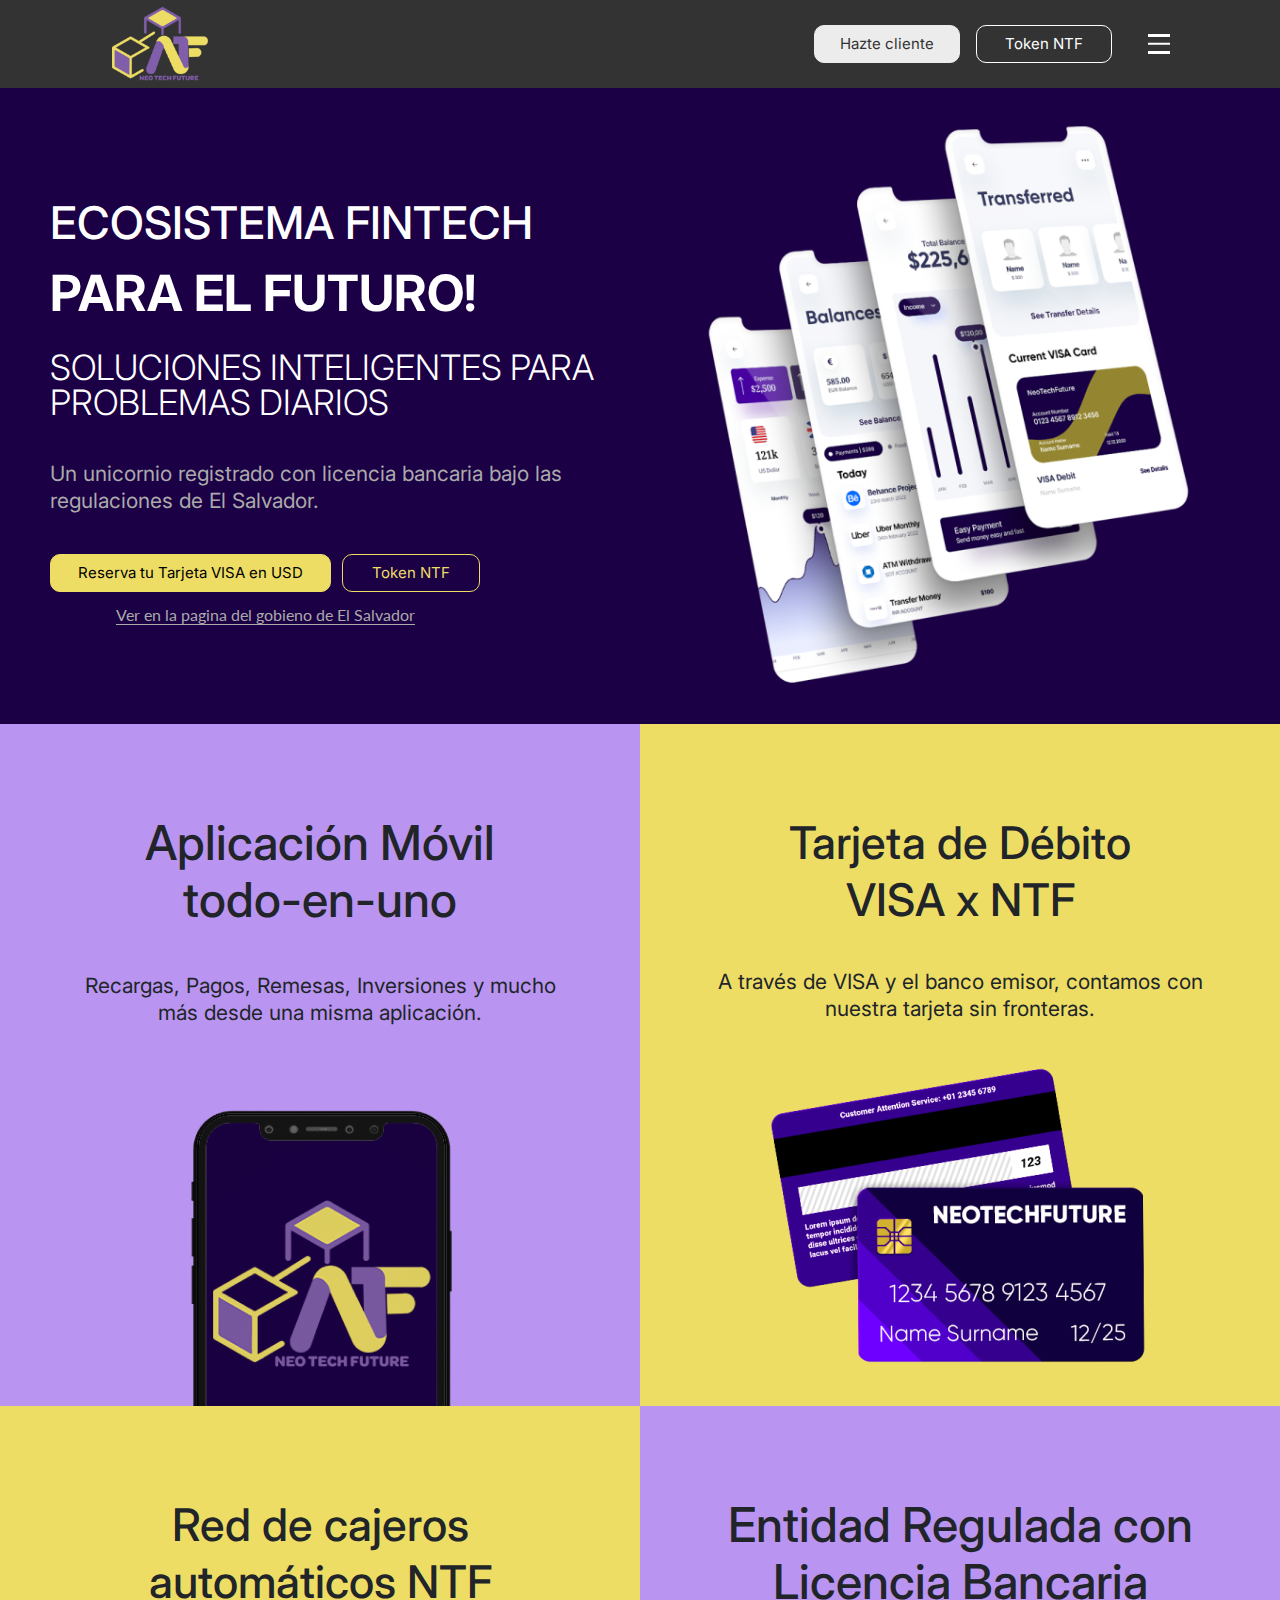
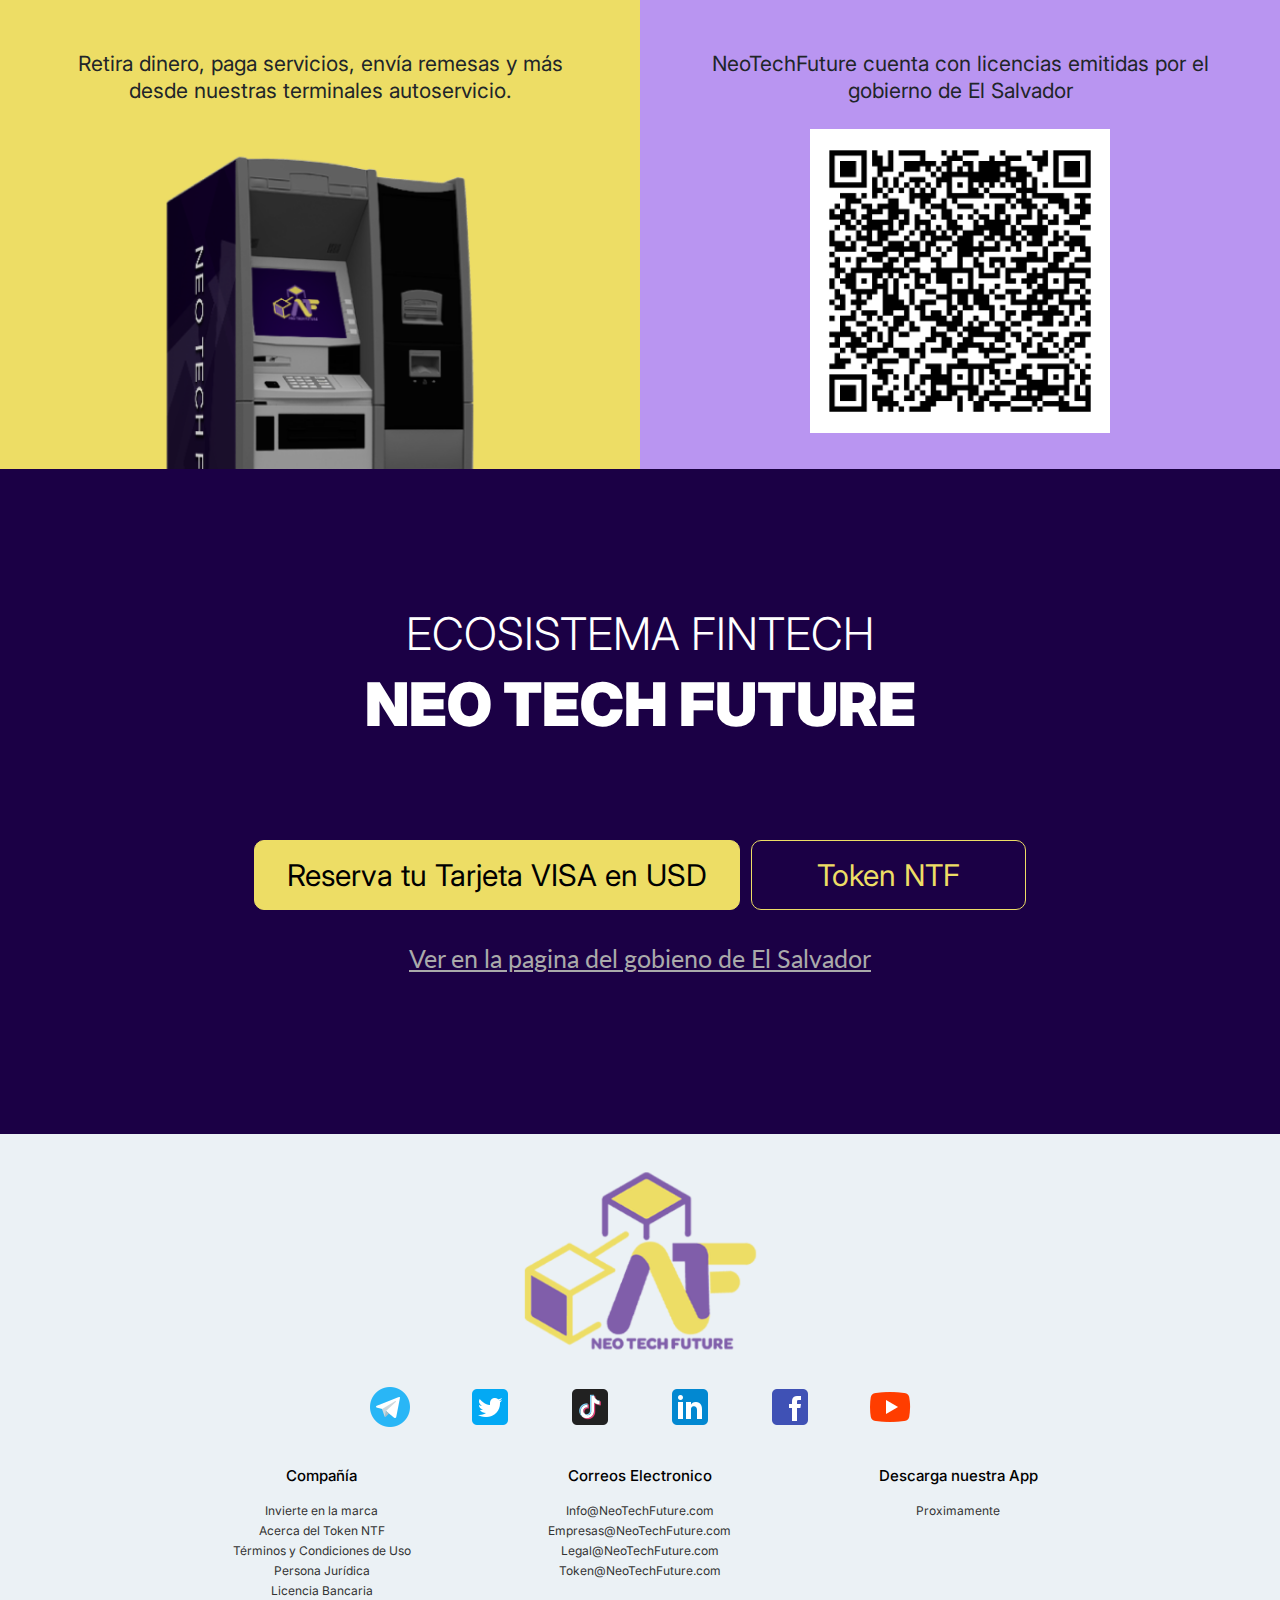
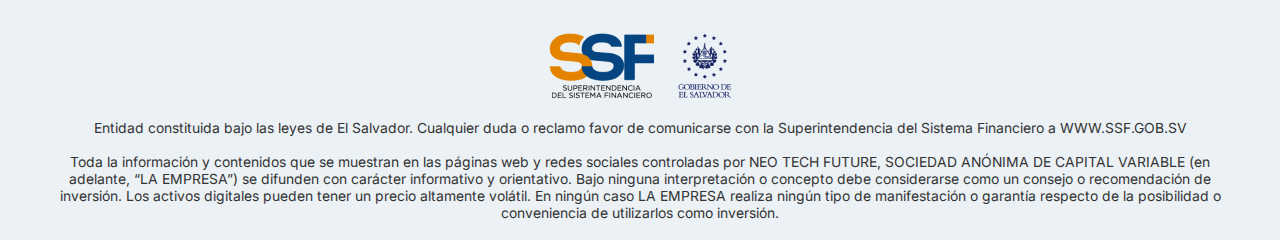
==== commit 71fe8efb: "awdawd" ====
--- a/index.html
+++ b/index.html
@@ -80,7 +80,6 @@
                 </a>
               </div>
             </div>
-      
           </div>
         </div>
       </section>
@@ -89,95 +88,181 @@
       <!-- intro start
     =========================================== -->
       <section class="intro">
-          <div class="intro__dark">
-            <div class="intro__dark-inner">
-              <h3>
-                Aplicación Móvil <br> todo-en-uno
-              </h3>
+        <div class="intro__dark">
+          <div class="intro__dark-inner">
+            <h3>
+              Aplicación Móvil <br />
+              todo-en-uno
+            </h3>
+            <p>
+              Recargas, Pagos, Remesas, Inversiones y mucho más desde una misma
+              aplicación.
+            </p>
+            <div class="intro__image">
+              <img src="./images/intro-1.png" alt="" />
+            </div>
+          </div>
+        </div>
+        <div class="intro__light">
+          <div class="intro__light-inner">
+            <h3 class="sm">
+              Tarjeta de Débito <br />
+              VISA x NTF
+            </h3>
+            <p>
+              A través de VISA y el banco emisor, contamos con nuestra tarjeta
+              sin fronteras.
+            </p>
+            <div class="intro__image">
+              <img src="./images/intro-2.png" alt="" />
+            </div>
+          </div>
+        </div>
+      </section>
+      <!-- intro end
+    =========================================== -->
+      <!-- intro start
+    =========================================== -->
+      <section class="intro second">
+        <div class="intro__light">
+          <div class="intro__light-inner">
+            <h3 class="sm">
+              Red de cajeros <br />
+              automáticos NTF
+            </h3>
+            <p>
+              Retira dinero, paga servicios, envía remesas y más desde nuestras
+              terminales autoservicio.
+            </p>
+            <div class="intro__image">
+              <img src="./images/intro-3.png" alt="" />
+            </div>
+          </div>
+        </div>
+        <div class="intro__dark">
+          <div class="intro__dark-inner">
+            <h3>Entidad Regulada con Licencia Bancaria</h3>
+            <p>
+              NeoTechFuture cuenta con licencias emitidas por el gobierno de El
+              Salvador
+            </p>
+            <div class="intro__image">
+              <img src="./images/intro-4.png" alt="" />
+            </div>
+            <p class="qr">Presiona el QR para ir a la pagina del gobierno</p>
+          </div>
+        </div>
+      </section>
+      <!-- intro end
+=========================================== -->
+      <!-- info start
+    =========================================== -->
+      <section class="info">
+        <div class="auto__container">
+          <div class="info__inner">
+            <h2>
+              ECOSISTEMA FINTECH
+              <br />
+              <strong> NEO TECH FUTURE </strong>
+            </h2>
+            <div class="button__row">
+              <a href="#" class="button primary">
+                Reserva tu Tarjeta VISA en USD
+              </a>
+              <a href="#" class="button secondary"> Token NTF </a>
+            </div>
+            <a href="#"> Ver en la pagina del gobieno de El Salvador </a>
+          </div>
+        </div>
+      </section>
+      <!-- info end
+      =========================================== -->
+      <!-- footer start
+      =========================================== -->
+      <footer class="footer">
+        <div class="auto__container">
+          <div class="footer__inner">
+            <a href="#" class="footer__inner-logo">
+              <img src="./images/logo.png" alt="" />
+            </a>
+            <div class="footer__inner-social">
+              <a href="#" class="footerSocial">
+                <img src="./images/social/telegram.png" alt="" />
+              </a>
+              <a href="#" class="footerSocial">
+                <img src="./images/social/twitter.png" alt="" />
+              </a>
+              <a href="#" class="footerSocial">
+                <img src="./images/social/tikTok.png" alt="" />
+              </a>
+              <a href="#" class="footerSocial">
+                <img src="./images/social/linkedIn.png" alt="" />
+              </a>
+              <a href="#" class="footerSocial">
+                <img src="./images/social/facebook.png" alt="" />
+              </a>
+              <a href="#" class="footerSocial">
+                <img src="./images/social/youTube.png" alt="" />
+              </a>
+            </div>
+            <div class="footer__inner-links">
+              <div class="footerLinks">
+                <h6>Compañía</h6>
+                <a href="#"> Invierte en la marca </a>
+                <a href="#"> Acerca del Token NTF </a>
+                <a href="#"> Términos y Condiciones de Uso </a>
+                <a href="#"> Persona Jurídica </a>
+                <a href="#"> Licencia Bancaria </a>
+              </div>
+              <div class="footerLinks">
+                <h6>Redes Sociales</h6>
+                <a href="#"> Twitter </a>
+                <a href="#"> Instagram </a>
+                <a href="#"> TikTok </a>
+                <a href="#"> LinkedIn </a>
+              </div>
+              <div class="footerLinks">
+                <h6>Correos Electronico</h6>
+                <a href="#"> Info@NeoTechFuture.com </a>
+                <a href="#"> Empresas@NeoTechFuture.com </a>
+                <a href="#"> Legal@NeoTechFuture.com </a>
+                <a href="#"> Token@NeoTechFuture.com </a>
+              </div>
+              <div class="footerLinks">
+                <h6>Descarga nuestra App</h6>
+                <a href="#"> Proximamente </a>
+              </div>
+            </div>
+            <a href="#" class="footerLogo">
+              <img src="./images/footerLogo.png" alt="" />
+            </a>
+            <div class="footer__inner-copy">
               <p>
-                Recargas, Pagos, Remesas, Inversiones y mucho más desde una misma aplicación.
+                Entidad constituida bajo las leyes de El Salvador. Cualquier
+                duda o reclamo favor de comunicarse con la Superintendencia del
+                Sistema Financiero a WWW.SSF.GOB.SV
+                <br />
+                <br />
+                <span>
+                  Toda la información y contenidos que se muestran en las
+                  páginas web y redes sociales controladas por NEO TECH FUTURE,
+                  SOCIEDAD ANÓNIMA DE CAPITAL VARIABLE (en adelante, “LA
+                  EMPRESA”) se difunden con carácter informativo y orientativo.
+                  Bajo ninguna interpretación o concepto debe considerarse como
+                  un consejo o recomendación de inversión. Los activos digitales
+                  pueden tener un precio altamente volátil. En ningún caso LA
+                  EMPRESA realiza ningún tipo de manifestación o garantía
+                  respecto de la posibilidad o conveniencia de utilizarlos como
+                  inversión.
+                </span>
               </p>
-              <div class="intro__image">
-                <img src="./images/intro-1.png" alt="">
-              </div>
-            </div>
-          </div>
-          <div class="intro__light">
-            <div class="intro__light-inner">
-              <h3 class="sm">
-                Tarjeta de Débito <br> VISA x NTF
-              </h3>
-              <p>
-                A través de VISA y el banco emisor, contamos con nuestra tarjeta sin fronteras.
-              </p>
-              <div class="intro__image">
-                <img src="./images/intro-2.png" alt="">
-              </div>
-            </div>
-          </div>
-      </section>
-      <!-- intro end
-    =========================================== -->
-    <!-- intro start
-    =========================================== -->
-    <section class="intro second">
-      <div class="intro__light">
-        <div class="intro__light-inner">
-          <h3 class="sm">
-            Red de cajeros <br> automáticos NTF
-          </h3>
-          <p>
-            Retira dinero, paga servicios, envía remesas y más desde nuestras terminales autoservicio.
-          </p>
-          <div class="intro__image">
-            <img src="./images/intro-3.png" alt="">
-          </div>
-        </div>
-      </div>
-      <div class="intro__dark">
-        <div class="intro__dark-inner">
-          <h3>
-            Entidad Regulada con Licencia Bancaria
-          </h3>
-          <p>
-            NeoTechFuture cuenta con licencias emitidas por el gobierno de El Salvador
-          </p>
-          <div class="intro__image">
-            <img src="./images/intro-4.png" alt="">
-          </div>
-          <p class="qr">
-            Presiona el QR para ir a la pagina del gobierno
-          </p>
-        </div>
-      </div>
-  </section>
-  <!-- intro end
-=========================================== -->
-      <!-- footer start
-    =========================================== -->
-      <footer class="footer">
-        <div class="auto__container"></div>
+            </div>
+          </div>
+        </div>
       </footer>
       <!-- footer end
-    =========================================== -->
+      =========================================== -->
     </main>
-
-    <!-- Sprites
-    =========================================== -->
-    <!-- <svg>
-      <use xlink:href="#voice"></use>
-    </svg> -->
-    <svg style="display: none">
-      <symbol id="voice" viewBox="0 0 27 25">
-        <g>
-          <path
-            fill-rule="evenodd"
-            clip-rule="evenodd"
-            d="M13.2389 0.42627C13.5054 0.42627 13.761 0.532135 13.9495 0.720575C14.1379 0.909016 14.2438 1.1646 14.2438 1.43109V23.5372C14.2438 23.8037 14.1379 24.0592 13.9495 24.2477C13.761 24.4361 13.5054 24.542 13.2389 24.542C12.9725 24.542 12.7169 24.4361 12.5284 24.2477C12.34 24.0592 12.2341 23.8037 12.2341 23.5372V1.43109C12.2341 1.1646 12.34 0.909016 12.5284 0.720575C12.7169 0.532135 12.9725 0.42627 13.2389 0.42627ZM9.21966 4.44555C9.48616 4.44555 9.74174 4.55142 9.93018 4.73986C10.1186 4.9283 10.2245 5.18388 10.2245 5.45038V19.5179C10.2245 19.7844 10.1186 20.04 9.93018 20.2284C9.74174 20.4168 9.48616 20.5227 9.21966 20.5227C8.95317 20.5227 8.69759 20.4168 8.50915 20.2284C8.3207 20.04 8.21484 19.7844 8.21484 19.5179V5.45038C8.21484 5.18388 8.3207 4.9283 8.50915 4.73986C8.69759 4.55142 8.95317 4.44555 9.21966 4.44555ZM17.2582 4.44555C17.5247 4.44555 17.7803 4.55142 17.9687 4.73986C18.1572 4.9283 18.2631 5.18388 18.2631 5.45038V19.5179C18.2631 19.7844 18.1572 20.04 17.9687 20.2284C17.7803 20.4168 17.5247 20.5227 17.2582 20.5227C16.9917 20.5227 16.7362 20.4168 16.5477 20.2284C16.3593 20.04 16.2534 19.7844 16.2534 19.5179V5.45038C16.2534 5.18388 16.3593 4.9283 16.5477 4.73986C16.7362 4.55142 16.9917 4.44555 17.2582 4.44555ZM5.20038 7.46002C5.46687 7.46002 5.72245 7.56588 5.91089 7.75432C6.09933 7.94276 6.2052 8.19834 6.2052 8.46484V16.5034C6.2052 16.7699 6.09933 17.0255 5.91089 17.2139C5.72245 17.4024 5.46687 17.5082 5.20038 17.5082C4.93388 17.5082 4.6783 17.4024 4.48986 17.2139C4.30142 17.0255 4.19555 16.7699 4.19555 16.5034V8.46484C4.19555 8.19834 4.30142 7.94276 4.48986 7.75432C4.6783 7.56588 4.93388 7.46002 5.20038 7.46002ZM21.2775 7.46002C21.544 7.46002 21.7996 7.56588 21.988 7.75432C22.1765 7.94276 22.2823 8.19834 22.2823 8.46484V16.5034C22.2823 16.7699 22.1765 17.0255 21.988 17.2139C21.7996 17.4024 21.544 17.5082 21.2775 17.5082C21.011 17.5082 20.7554 17.4024 20.567 17.2139C20.3786 17.0255 20.2727 16.7699 20.2727 16.5034V8.46484C20.2727 8.19834 20.3786 7.94276 20.567 7.75432C20.7554 7.56588 21.011 7.46002 21.2775 7.46002ZM1.18109 9.46966C1.44759 9.46966 1.70317 9.57553 1.89161 9.76397C2.08005 9.95241 2.18591 10.208 2.18591 10.4745V14.4938C2.18591 14.7603 2.08005 15.0158 1.89161 15.2043C1.70317 15.3927 1.44759 15.4986 1.18109 15.4986C0.914596 15.4986 0.659016 15.3927 0.470575 15.2043C0.282135 15.0158 0.17627 14.7603 0.17627 14.4938V10.4745C0.17627 10.208 0.282135 9.95241 0.470575 9.76397C0.659016 9.57553 0.914596 9.46966 1.18109 9.46966ZM25.2968 9.46966C25.5633 9.46966 25.8189 9.57553 26.0073 9.76397C26.1958 9.95241 26.3016 10.208 26.3016 10.4745V14.4938C26.3016 14.7603 26.1958 15.0158 26.0073 15.2043C25.8189 15.3927 25.5633 15.4986 25.2968 15.4986C25.0303 15.4986 24.7747 15.3927 24.5863 15.2043C24.3978 15.0158 24.292 14.7603 24.292 14.4938V10.4745C24.292 10.208 24.3978 9.95241 24.5863 9.76397C24.7747 9.57553 25.0303 9.46966 25.2968 9.46966Z"
-          />
-        </g>
-      </symbol>
-    </svg>
     <!-- js
     =========================================== -->
     <script src="./js/main.js"></script>
--- a/css/main.css
+++ b/css/main.css
@@ -120,9 +120,15 @@
   line-height: 35px;
 }
 
+h6 {
+  font-size: 15px;
+  line-height: 18px;
+  font-weight: 500;
+}
+
 main {
   overflow: hidden;
-  margin-top: 88px;
+  margin-top: 87.93px;
 }
 
 .button {
@@ -239,10 +245,10 @@
 }
 .nav {
   position: fixed;
-  top: 88px;
+  top: 87.93px;
   left: 0;
   width: 100%;
-  height: calc(100% - 88px);
+  height: calc(100% - 87.93px);
   z-index: 9;
   background: rgba(0, 0, 0, 0.2);
   -webkit-transform: translateX(100%);
@@ -384,6 +390,103 @@
   overflow: hidden;
 }
 
+.footer {
+  background: #EBF1F5;
+}
+.footer__inner {
+  padding: 26px 0 18px;
+}
+.footer__inner-logo {
+  width: 241px;
+  display: -webkit-box;
+  display: -ms-flexbox;
+  display: flex;
+  -webkit-box-align: center;
+      -ms-flex-align: center;
+          align-items: center;
+  -webkit-box-pack: center;
+      -ms-flex-pack: center;
+          justify-content: center;
+  margin: 0 auto 20px;
+}
+.footer__inner-logo img {
+  width: 100%;
+}
+.footer__inner-social {
+  display: -webkit-box;
+  display: -ms-flexbox;
+  display: flex;
+  -webkit-box-pack: center;
+      -ms-flex-pack: center;
+          justify-content: center;
+  margin-bottom: 36px;
+}
+.footer__inner-links {
+  display: -webkit-box;
+  display: -ms-flexbox;
+  display: flex;
+  -webkit-box-pack: justify;
+      -ms-flex-pack: justify;
+          justify-content: space-between;
+  max-width: 940px;
+  margin: 0 auto 20px;
+}
+.footerSocial {
+  width: 48px;
+  height: 48px;
+  margin-right: 52px;
+}
+.footerSocial:last-child {
+  margin-right: 0;
+}
+.footerSocial img {
+  width: 100%;
+  height: 100%;
+  -o-object-fit: contain;
+     object-fit: contain;
+}
+.footerLinks {
+  width: calc(33.3% - 10px);
+  text-align: center;
+}
+.footerLinks:nth-child(2) {
+  display: none;
+}
+.footerLinks h6 {
+  margin-bottom: 16px;
+}
+.footerLinks a {
+  font-size: 12px;
+  line-height: 20px;
+  color: #333;
+  display: block;
+}
+.footerLogo {
+  width: 200px;
+  display: -webkit-box;
+  display: -ms-flexbox;
+  display: flex;
+  -webkit-box-align: center;
+      -ms-flex-align: center;
+          align-items: center;
+  -webkit-box-pack: center;
+      -ms-flex-pack: center;
+          justify-content: center;
+  margin: 0 auto 10px;
+}
+.footerLogo img {
+  width: 100%;
+}
+.footer p {
+  font-size: 13.92px;
+  line-height: 17px;
+  text-align: center;
+  color: #333;
+}
+.footer .auto__container {
+  max-width: 1340px;
+}
+
 .hero {
   background: #1B0045;
   padding: 100px 0;
@@ -585,10 +688,58 @@
   display: none;
 }
 
+.info {
+  background-color: #1B0045;
+}
+.info__inner {
+  padding: 130px 0 160px;
+}
+.info__inner h2 {
+  margin-bottom: 95px;
+  color: #fff;
+  text-align: center;
+}
+.info__inner .button {
+  border: 1px solid #EDDD65;
+  border-radius: 10px;
+  font-size: 30px;
+  line-height: 30px;
+}
+.info__inner .button.primary {
+  background-color: #EDDD65;
+  margin-right: 11px;
+  color: #000;
+  padding: 19px 32px;
+}
+.info__inner .button.secondary {
+  background-color: transparent;
+  color: #EDDD65;
+  padding: 19px 65px;
+}
+.info__inner .button__row {
+  display: -webkit-box;
+  display: -ms-flexbox;
+  display: flex;
+  -webkit-box-pack: center;
+      -ms-flex-pack: center;
+          justify-content: center;
+  margin-bottom: 32px;
+}
+.info__inner > a {
+  color: #AAAAAA;
+  text-decoration: underline;
+  font-size: 25px;
+  line-height: 32px;
+  display: block;
+  text-align: center;
+  font-family: "Lato", sans-serif;
+}
+
 @media (max-width: 1180px) {
   .auto__container {
     padding: 0 30px;
   }
+
   h1 {
     font-size: 40px;
     line-height: 65px;
@@ -596,6 +747,7 @@
   h1 strong {
     font-size: 45px;
   }
+
   h2 {
     font-size: 40px;
     line-height: 65px;
@@ -603,6 +755,7 @@
   h2 strong {
     font-size: 55px;
   }
+
   h3 {
     font-size: 43px;
     line-height: 53px;
@@ -610,10 +763,12 @@
   h3.sm {
     font-size: 40px;
   }
+
   h4 {
     font-size: 30px;
     line-height: 30px;
   }
+
   .hero {
     padding: 8% 0;
   }
@@ -622,6 +777,7 @@
   ::-webkit-scrollbar {
     display: none;
   }
+
   h1 {
     font-size: 35px;
     line-height: 50px;
@@ -629,6 +785,7 @@
   h1 strong {
     font-size: 40px;
   }
+
   h2 {
     font-size: 35px;
     line-height: 60px;
@@ -636,6 +793,7 @@
   h2 strong {
     font-size: 50px;
   }
+
   h3 {
     font-size: 38px;
     line-height: 45px;
@@ -643,14 +801,32 @@
   h3.sm {
     font-size: 35px;
   }
+
   h4 {
     font-size: 25px;
     line-height: 25px;
   }
+
   p {
     font-size: 18px;
     line-height: 23px;
   }
+
+  .header__inner-buttons .button {
+    margin-right: 10px;
+    font-size: 13px;
+    line-height: 15px;
+  }
+  .header__inner-buttons .button.primary {
+    padding: 9px 20px;
+  }
+  .header__inner-buttons .button.secondary {
+    padding: 9px 22px;
+  }
+  .header__inner-buttons .button:last-of-type {
+    margin-right: 20px;
+  }
+
   .hero {
     padding: 10% 0;
   }
@@ -690,19 +866,19 @@
   .hero__inner .button.secondary {
     padding: 9px 22px;
   }
-  .header__inner-buttons .button {
-    margin-right: 10px;
-    font-size: 13px;
-    line-height: 15px;
-  }
-  .header__inner-buttons .button.primary {
-    padding: 9px 20px;
-  }
-  .header__inner-buttons .button.secondary {
-    padding: 9px 22px;
-  }
-  .header__inner-buttons .button:last-of-type {
-    margin-right: 20px;
+
+  .info__inner h2 {
+    margin-bottom: 85px;
+  }
+  .info__inner .button {
+    font-size: 27px;
+    line-height: 27px;
+  }
+  .info__inner .button.primary {
+    padding: 18px 30px;
+  }
+  .info__inner .button.secondary {
+    padding: 18px 60px;
   }
 }
 @media (max-width: 930px) {
@@ -713,6 +889,7 @@
   h1 strong {
     font-size: 35px;
   }
+
   h2 {
     font-size: 30px;
     line-height: 50px;
@@ -720,6 +897,7 @@
   h2 strong {
     font-size: 40px;
   }
+
   h3 {
     font-size: 30px;
     line-height: 40px;
@@ -727,14 +905,17 @@
   h3.sm {
     font-size: 28px;
   }
+
   h4 {
     font-size: 22px;
     line-height: 22px;
   }
+
   p {
     font-size: 16px;
     line-height: 20px;
   }
+
   .intro.second .intro__dark {
     padding-bottom: 15px;
   }
@@ -749,6 +930,39 @@
   }
   .intro p {
     margin-bottom: 15px;
+  }
+
+  .info__inner {
+    padding: 110px 0 140px;
+  }
+  .info__inner h2 {
+    margin-bottom: 70px;
+  }
+  .info__inner .button {
+    font-size: 24px;
+    line-height: 24px;
+  }
+  .info__inner .button.primary {
+    padding: 16px 28px;
+  }
+  .info__inner .button.secondary {
+    padding: 16px 55px;
+  }
+
+  .footer__inner-logo {
+    width: 220px;
+  }
+  .footerSocial {
+    margin-right: 40px;
+    width: 44px;
+    height: 44px;
+  }
+  .footer p {
+    font-size: 12px;
+    line-height: 16px;
+  }
+  .footerLogo {
+    width: 180px;
   }
 }
 @media (max-width: 750px) {
@@ -759,6 +973,7 @@
   h1 strong {
     font-size: 30px;
   }
+
   h2 {
     font-size: 25px;
     line-height: 40px;
@@ -766,6 +981,7 @@
   h2 strong {
     font-size: 30px;
   }
+
   h3 {
     font-size: 25px;
     line-height: 34px;
@@ -773,14 +989,17 @@
   h3.sm {
     font-size: 23px;
   }
+
   h4 {
     font-size: 18px;
     line-height: 18px;
   }
+
   p {
     font-size: 14px;
     line-height: 17px;
   }
+
   .hero__inner-content-link {
     font-size: 12px;
     line-height: 14px;
@@ -807,14 +1026,59 @@
   .hero__inner .button.secondary {
     padding: 7px 14px;
   }
+
+  .info__inner {
+    padding: 100px 0;
+  }
+  .info__inner h2 {
+    margin-bottom: 50px;
+  }
+  .info__inner .button {
+    font-size: 21px;
+    line-height: 21px;
+  }
+  .info__inner .button.primary {
+    padding: 14px 24px;
+  }
+  .info__inner .button.secondary {
+    padding: 14px 48px;
+  }
+  .info__inner > a {
+    font-size: 22px;
+    line-height: 28px;
+  }
+
+  .footer__inner-logo {
+    width: 200px;
+  }
+  .footerSocial {
+    margin-right: 30px;
+    width: 42px;
+    height: 42px;
+  }
+  .footer p {
+    font-size: 11px;
+    line-height: 14px;
+  }
+  .footerLogo {
+    width: 160px;
+  }
+  .footerLinks h6 {
+    font-size: 15px;
+  }
+  .footerLinks a {
+    font-size: 11px;
+  }
 }
 @media (max-width: 650px) {
   .auto__container {
     padding: 0 20px;
   }
+
   main {
-    margin-top: 83.4px;
-  }
+    margin-top: 83.34px;
+  }
+
   h1 {
     font-size: 30px;
     line-height: 40px;
@@ -822,6 +1086,7 @@
   h1 strong {
     font-size: 38px;
   }
+
   h2 {
     font-size: 25px;
     line-height: 40px;
@@ -829,6 +1094,7 @@
   h2 strong {
     font-size: 30px;
   }
+
   h3 {
     font-size: 22px;
     line-height: 28px;
@@ -836,14 +1102,17 @@
   h3.sm {
     font-size: 20px;
   }
+
   h4 {
     font-size: 30px;
     line-height: 30px;
   }
+
   p {
     font-size: 21px;
     line-height: 27px;
   }
+
   .header__inner {
     padding: 6px 0;
   }
@@ -853,9 +1122,10 @@
   .header__inner-buttons .button {
     display: none;
   }
+
   .nav {
-    top: 83.4px;
-    height: calc(100% - 83.4px);
+    top: 83.34px;
+    height: calc(100% - 83.34px);
   }
   .nav__inner .header__inner-buttons {
     display: -webkit-box;
@@ -873,6 +1143,7 @@
   .nav__inner .header__inner-buttons .button:last-of-type {
     margin: 0;
   }
+
   .hero {
     padding: 60px 0;
   }
@@ -926,6 +1197,7 @@
   .hero__inner .button.secondary {
     padding: 17px 25px;
   }
+
   .intro.second .intro__dark .intro__image {
     margin-top: 20px;
   }
@@ -941,6 +1213,62 @@
   .intro p {
     font-size: 14px;
     line-height: 17px;
+  }
+
+  .info__inner {
+    padding: 90px 0;
+  }
+  .info__inner h2 {
+    margin-bottom: 45px;
+  }
+  .info__inner .button {
+    font-size: 18px;
+    line-height: 18px;
+  }
+  .info__inner .button.primary {
+    padding: 12px 20px;
+  }
+  .info__inner .button.secondary {
+    padding: 12px 40px;
+  }
+  .info__inner .button__row {
+    margin-bottom: 25px;
+  }
+  .info__inner > a {
+    font-size: 20px;
+    line-height: 26px;
+  }
+
+  .footer__inner-logo {
+    width: 180px;
+  }
+  .footer__inner-links {
+    -ms-flex-wrap: wrap;
+        flex-wrap: wrap;
+    margin: 0;
+  }
+  .footer__inner-social {
+    display: none;
+  }
+  .footer p {
+    font-size: 10px;
+    line-height: 13px;
+  }
+  .footerLogo {
+    width: 150px;
+  }
+  .footerLinks {
+    width: calc(50% - 10px);
+    margin-bottom: 20px;
+  }
+  .footerLinks:nth-child(2) {
+    display: block;
+  }
+  .footerLinks h6 {
+    font-size: 15px;
+  }
+  .footerLinks a {
+    font-size: 11px;
   }
 }
 @media (max-width: 540px) {
@@ -951,6 +1279,7 @@
   h3.sm {
     font-size: 45px;
   }
+
   .hero__inner-content-link {
     max-width: 224px;
   }
@@ -973,6 +1302,7 @@
     width: 100%;
     max-width: 135px;
   }
+
   .intro {
     -webkit-box-orient: vertical;
     -webkit-box-direction: normal;
@@ -1024,21 +1354,51 @@
     margin-top: 10px;
     max-width: unset;
   }
+
+  .info__inner {
+    padding: 70px 0;
+  }
+  .info__inner h2 {
+    margin-bottom: 40px;
+  }
+  .info__inner .button {
+    font-size: 15px;
+    line-height: 15px;
+  }
+  .info__inner .button.primary {
+    padding: 11px 15px;
+  }
+  .info__inner .button.secondary {
+    padding: 11px 25px;
+  }
+  .info__inner .button__row {
+    margin-bottom: 22px;
+  }
+
+  .footer__inner-logo {
+    width: 150px;
+  }
+  .footerLogo {
+    width: 130px;
+  }
 }
 @media (max-width: 440px) {
   main {
-    margin-top: 68.8px;
-  }
+    margin-top: 68.75px;
+  }
+
   .header__inner {
     padding: 5px 0;
   }
   .header__inner-logo {
     width: 70px;
   }
+
   .nav {
-    top: 68.8px;
-    height: calc(100% - 68.8px);
-  }
+    top: 68.75px;
+    height: calc(100% - 68.75px);
+  }
+
   .intro.second .intro__dark .intro__image {
     margin: 0;
   }
@@ -1053,12 +1413,51 @@
   }
   .intro p {
     max-width: 270px;
+  }
+
+  .info__inner {
+    padding: 82px 0 40px;
+  }
+  .info__inner h2 {
+    margin-bottom: 70px;
+    font-size: 45px;
+    line-height: 50px;
+  }
+  .info__inner h2 strong {
+    font-size: 60px;
+    line-height: 70px;
+  }
+  .info__inner .button {
+    font-size: 15px;
+    line-height: 15px;
+  }
+  .info__inner .button.primary {
+    padding: 17px 25px;
+    margin: 0 0 28px 0;
+  }
+  .info__inner .button.secondary {
+    padding: 17px 27px;
+  }
+  .info__inner .button__row {
+    margin-bottom: 22px;
+    -webkit-box-orient: vertical;
+    -webkit-box-direction: normal;
+        -ms-flex-direction: column;
+            flex-direction: column;
+    -webkit-box-align: center;
+        -ms-flex-align: center;
+            align-items: center;
+  }
+  .info__inner > a {
+    max-width: 220px;
+    margin: 0 auto;
   }
 }
 @media (max-width: 390px) {
   .auto__container {
     padding: 0 16px;
   }
+
   h1 {
     font-size: 25px;
     line-height: 35px;
@@ -1066,12 +1465,89 @@
   h1 strong {
     font-size: 30px;
   }
+
+  h3 {
+    font-size: 40px;
+    line-height: 48px;
+  }
+  h3.sm {
+    font-size: 35px;
+  }
+
   h4 {
     font-size: 25px;
     line-height: 25px;
   }
+
   p {
     font-size: 17px;
     line-height: 25px;
   }
+
+  .footer__inner {
+    padding: 66px 0;
+  }
+  .footer__inner-logo {
+    width: 100%;
+    max-width: 241px;
+    margin-bottom: 60px;
+  }
+  .footer__inner-links {
+    -webkit-box-orient: vertical;
+    -webkit-box-direction: normal;
+        -ms-flex-direction: column;
+            flex-direction: column;
+  }
+  .footerLinks {
+    margin: 0 auto 20px;
+    width: 100%;
+  }
+  .footerLinks:last-child {
+    margin-bottom: 27px;
+  }
+  .footerLinks h6 {
+    font-size: 15px;
+    line-height: 18px;
+    margin-bottom: 16px;
+  }
+  .footerLinks a {
+    font-size: 12px;
+    line-height: 20px;
+  }
+  .footerLogo {
+    width: 100%;
+    max-width: 200px;
+  }
+  .footer p {
+    font-size: 13px;
+    line-height: 16px;
+    margin: 90px 0 50px;
+  }
+  .footer p br {
+    display: none;
+  }
+  .footer p span {
+    display: none;
+  }
+}
+@media (max-width: 370px) {
+  .info__inner {
+    padding: 70px 0 30px;
+  }
+  .info__inner h2 {
+    margin-bottom: 60px;
+    font-size: 40px;
+    line-height: 45px;
+  }
+  .info__inner h2 strong {
+    font-size: 48px;
+    line-height: 55px;
+  }
+  .info__inner .button {
+    text-align: center;
+    line-height: 18px;
+  }
+  .info__inner .button.primary {
+    margin: 0 0 25px 0;
+  }
 }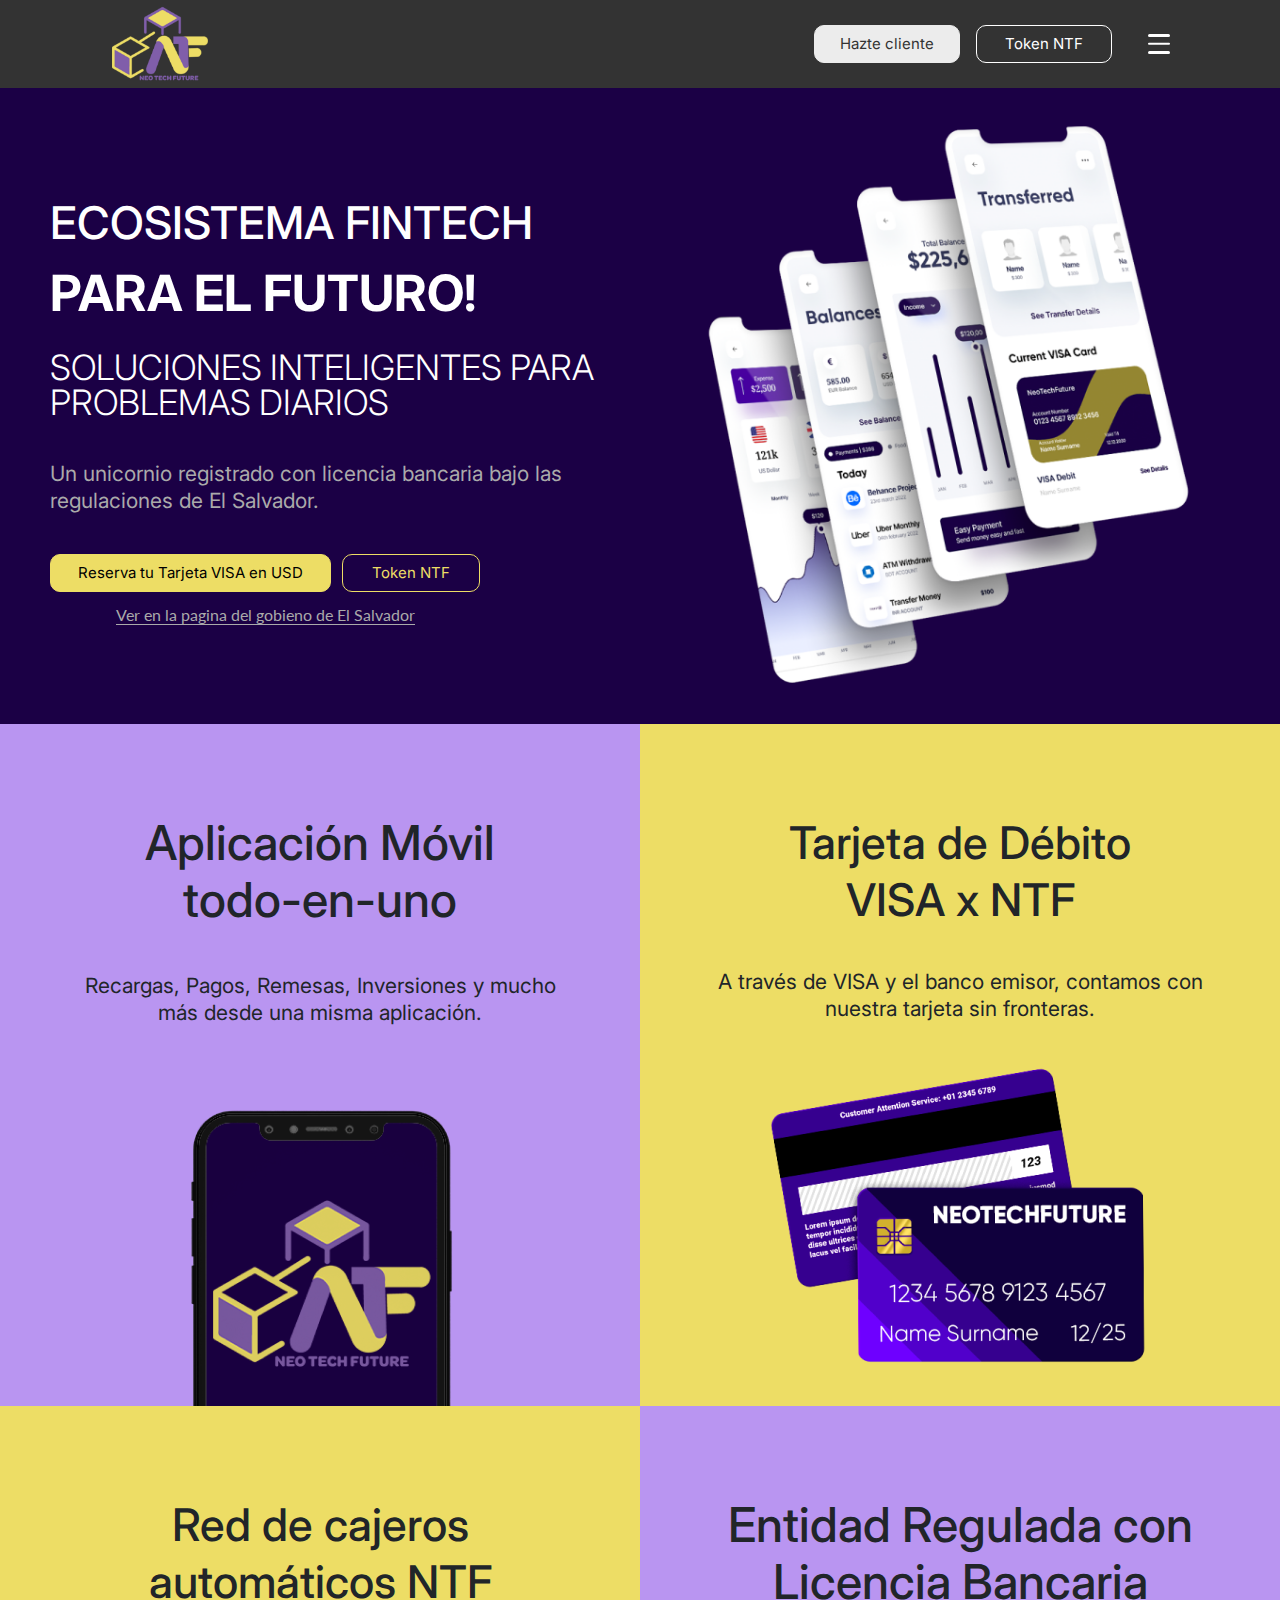
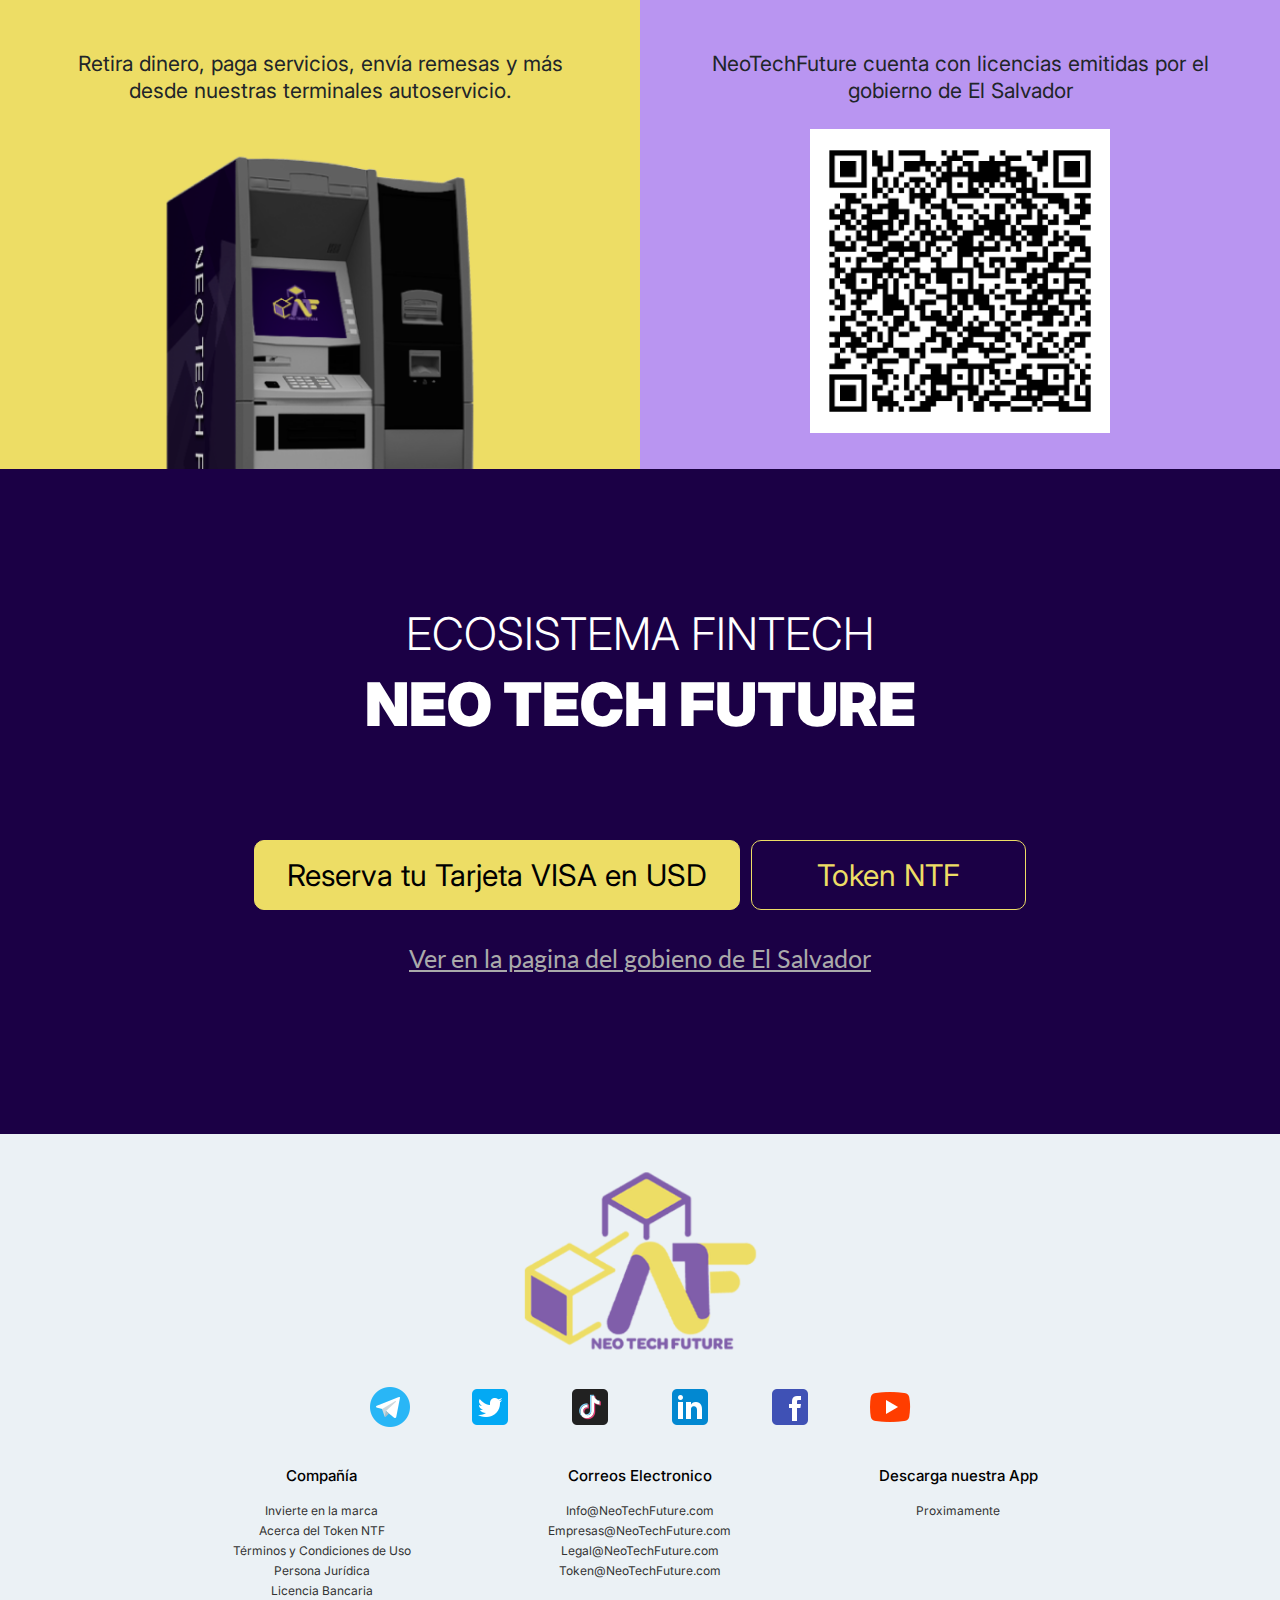
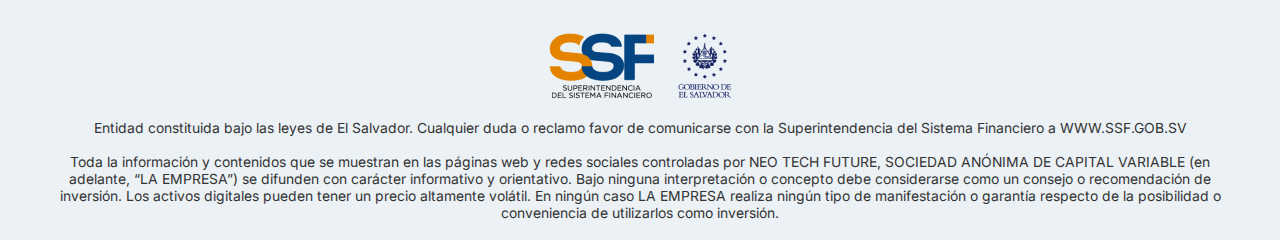
==== commit 1be600ec: "asdads" ====
--- a/index.html
+++ b/index.html
@@ -19,9 +19,9 @@
     <header class="header" id="header">
       <div class="auto__container">
         <div class="header__inner">
-          <div class="header__inner-logo">
+          <a href="#" class="header__inner-logo">
             <img src="./images/logo.png" alt="" />
-          </div>
+          </a>
           <nav class="nav" id="menu">
             <ul class="nav__inner">
               <li>
@@ -243,7 +243,7 @@
                 Sistema Financiero a WWW.SSF.GOB.SV
                 <br />
                 <br />
-                <span>
+        
                   Toda la información y contenidos que se muestran en las
                   páginas web y redes sociales controladas por NEO TECH FUTURE,
                   SOCIEDAD ANÓNIMA DE CAPITAL VARIABLE (en adelante, “LA
@@ -254,7 +254,7 @@
                   EMPRESA realiza ningún tipo de manifestación o garantía
                   respecto de la posibilidad o conveniencia de utilizarlos como
                   inversión.
-                </span>
+         
               </p>
             </div>
           </div>
--- a/css/main.css
+++ b/css/main.css
@@ -145,6 +145,8 @@
   font-size: 15px;
   line-height: 18px;
   font-weight: 400;
+  -webkit-transition: 0.3s ease;
+  transition: 0.3s ease;
 }
 .button.primary {
   padding: 9px 25px;
@@ -218,13 +220,22 @@
 .header__inner-buttons .button {
   margin-right: 16px;
 }
+.header__inner-buttons .button.primary:hover {
+  background-color: #EDDD65;
+  border-color: #EDDD65;
+  color: #000;
+}
+.header__inner-buttons .button.secondary:hover {
+  border-color: #EDDD65;
+  color: #EDDD65;
+}
 .header__inner-buttons .button:last-of-type {
   margin-right: 36px;
 }
 
 @-webkit-keyframes sticky {
   0% {
-    top: -60px;
+    top: -40px;
     opacity: 0;
   }
   100% {
@@ -235,7 +246,7 @@
 
 @keyframes sticky {
   0% {
-    top: -60px;
+    top: -40px;
     opacity: 0;
   }
   100% {
@@ -337,6 +348,7 @@
   -o-transform: translateX(-50%);
   -ms-transform: translateX(-50%);
   -webkit-transform: translateX(-50%);
+  border-radius: 3px;
 }
 .burger span {
   top: 50%;
@@ -355,6 +367,7 @@
   -webkit-transition: all 0.2s ease-in-out 0s;
   transition: all 0.2s ease-in-out 0s;
   -moz-transition: all 0.2s ease-in-out 0s;
+  border-radius: 3px;
 }
 .burger::after {
   bottom: 10%;
@@ -371,6 +384,7 @@
   -o-transform: translateX(-50%);
   -ms-transform: translateX(-50%);
   -webkit-transform: translateX(-50%);
+  border-radius: 3px;
 }
 .burger.active::before {
   top: 50%;
@@ -460,6 +474,11 @@
   line-height: 20px;
   color: #333;
   display: block;
+  -webkit-transition: 0.2s ease;
+  transition: 0.2s ease;
+}
+.footerLinks a:hover {
+  color: #b29609;
 }
 .footerLogo {
   width: 200px;
@@ -518,6 +537,14 @@
   text-align: center;
   color: #AAAAAA;
   position: relative;
+  -webkit-transition: 0.2s ease;
+  transition: 0.2s ease;
+}
+.hero__inner-content-link:hover {
+  color: #EDDD65;
+}
+.hero__inner-content-link:hover::before {
+  background-color: #EDDD65;
 }
 .hero__inner-content-link::before {
   position: absolute;
@@ -527,6 +554,8 @@
   width: 100%;
   height: 1px;
   background-color: #AAAAAA;
+  -webkit-transition: 0.2s ease;
+  transition: 0.2s ease;
 }
 .hero__inner-image {
   position: absolute;
@@ -564,11 +593,21 @@
   color: #000;
   width: calc(68% - 11px);
 }
+.hero__inner .button.primary:hover {
+  background-color: #b29609;
+  border-color: #b29609;
+  opacity: 1;
+}
 .hero__inner .button.secondary {
   border-color: #EDDD65;
   color: #EDDD65;
   width: 32%;
   margin-right: 0;
+}
+.hero__inner .button.secondary:hover {
+  background-color: #EDDD65;
+  color: #000;
+  opacity: 1;
 }
 .hero__inner .button__row {
   display: -webkit-box;
@@ -711,10 +750,20 @@
   color: #000;
   padding: 19px 32px;
 }
+.info__inner .button.primary:hover {
+  background-color: #b29609;
+  border-color: #b29609;
+  opacity: 1;
+}
 .info__inner .button.secondary {
   background-color: transparent;
   color: #EDDD65;
   padding: 19px 65px;
+}
+.info__inner .button.secondary:hover {
+  background-color: #EDDD65;
+  color: #000;
+  opacity: 1;
 }
 .info__inner .button__row {
   display: -webkit-box;
@@ -733,6 +782,11 @@
   display: block;
   text-align: center;
   font-family: "Lato", sans-serif;
+  -webkit-transition: 0.2s ease;
+  transition: 0.2s ease;
+}
+.info__inner > a:hover {
+  color: #EDDD65;
 }
 
 @media (max-width: 1180px) {
@@ -1453,39 +1507,13 @@
     margin: 0 auto;
   }
 }
-@media (max-width: 390px) {
+@media (max-width: 391px) {
   .auto__container {
     padding: 0 16px;
   }
 
-  h1 {
-    font-size: 25px;
-    line-height: 35px;
-  }
-  h1 strong {
-    font-size: 30px;
-  }
-
-  h3 {
-    font-size: 40px;
-    line-height: 48px;
-  }
-  h3.sm {
-    font-size: 35px;
-  }
-
-  h4 {
-    font-size: 25px;
-    line-height: 25px;
-  }
-
-  p {
-    font-size: 17px;
-    line-height: 25px;
-  }
-
   .footer__inner {
-    padding: 66px 0;
+    padding: 66px 0 30px;
   }
   .footer__inner-logo {
     width: 100%;
@@ -1511,7 +1539,7 @@
     margin-bottom: 16px;
   }
   .footerLinks a {
-    font-size: 12px;
+    font-size: 13px;
     line-height: 20px;
   }
   .footerLogo {
@@ -1519,18 +1547,37 @@
     max-width: 200px;
   }
   .footer p {
-    font-size: 13px;
+    font-size: 14px;
     line-height: 16px;
-    margin: 90px 0 50px;
-  }
-  .footer p br {
-    display: none;
-  }
-  .footer p span {
-    display: none;
   }
 }
 @media (max-width: 370px) {
+  h1 {
+    font-size: 25px;
+    line-height: 35px;
+  }
+  h1 strong {
+    font-size: 30px;
+  }
+
+  h3 {
+    font-size: 40px;
+    line-height: 48px;
+  }
+  h3.sm {
+    font-size: 35px;
+  }
+
+  h4 {
+    font-size: 25px;
+    line-height: 25px;
+  }
+
+  p {
+    font-size: 17px;
+    line-height: 25px;
+  }
+
   .info__inner {
     padding: 70px 0 30px;
   }
